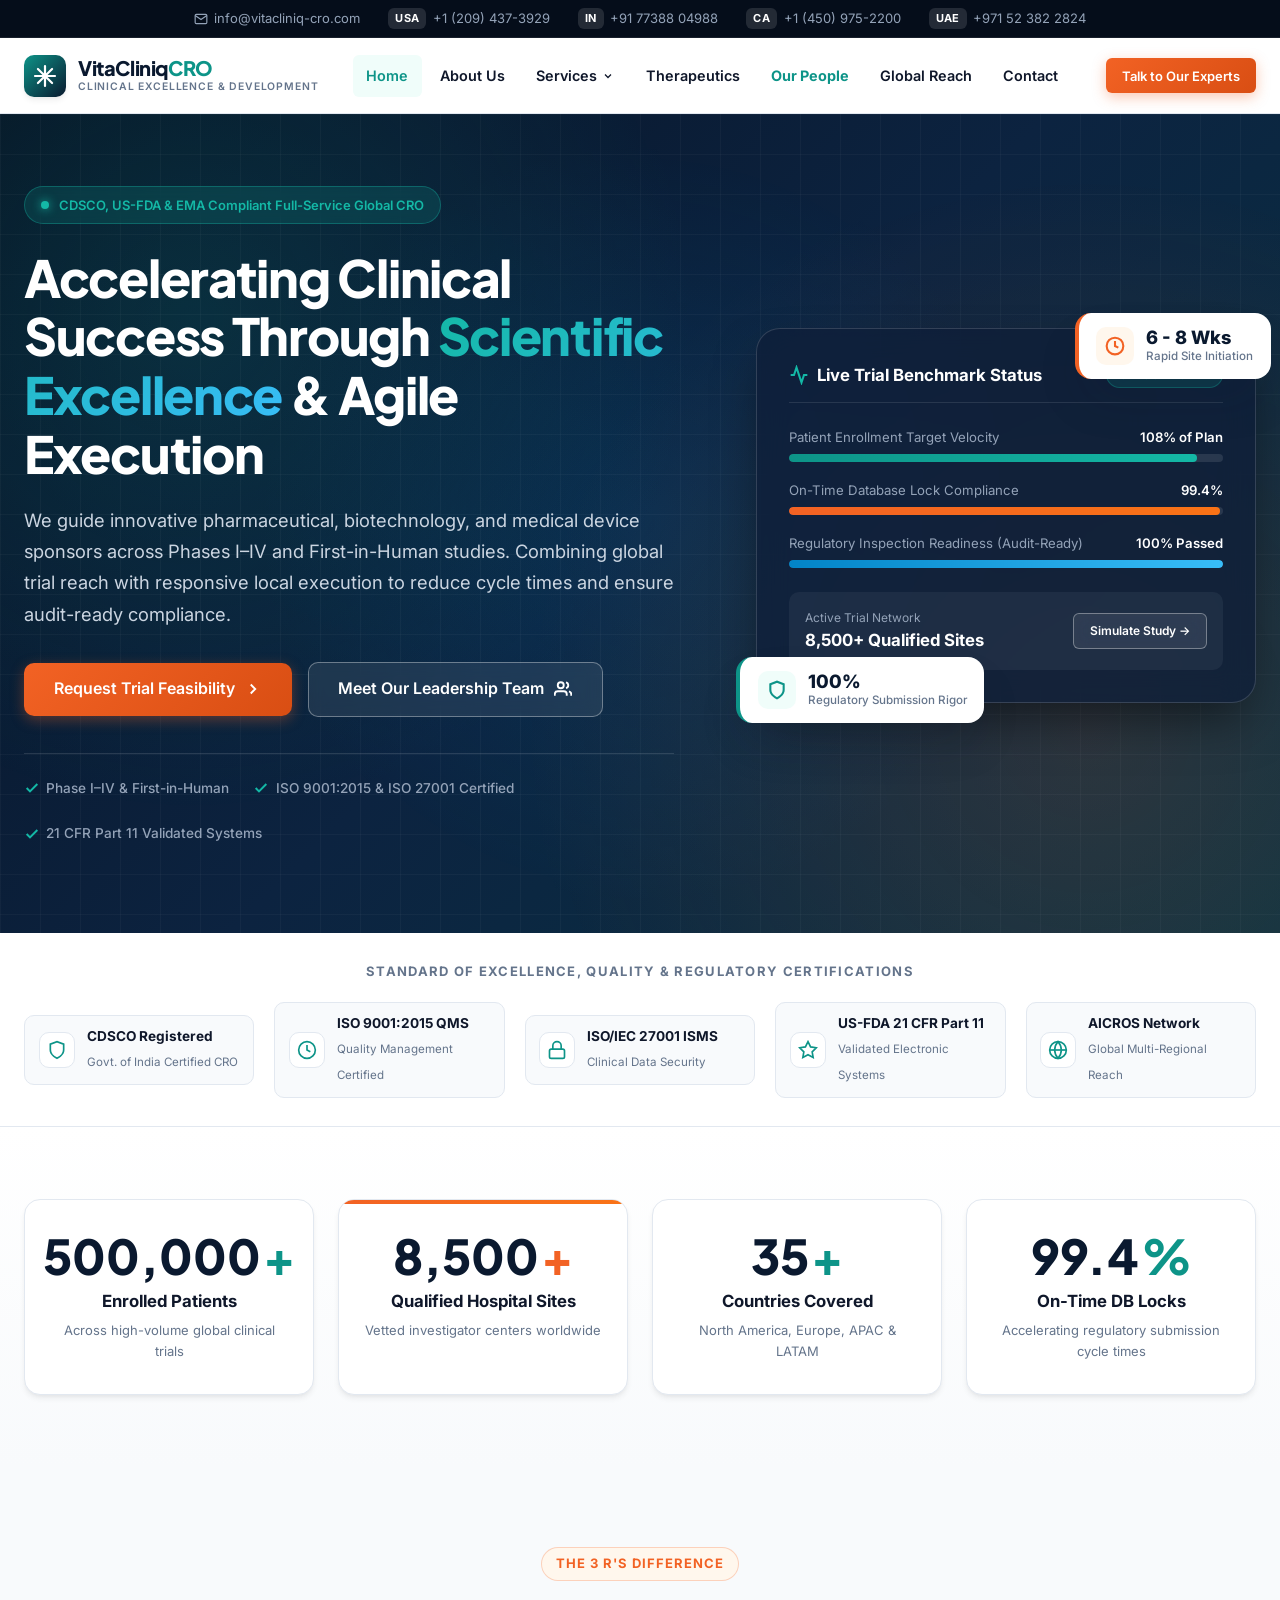
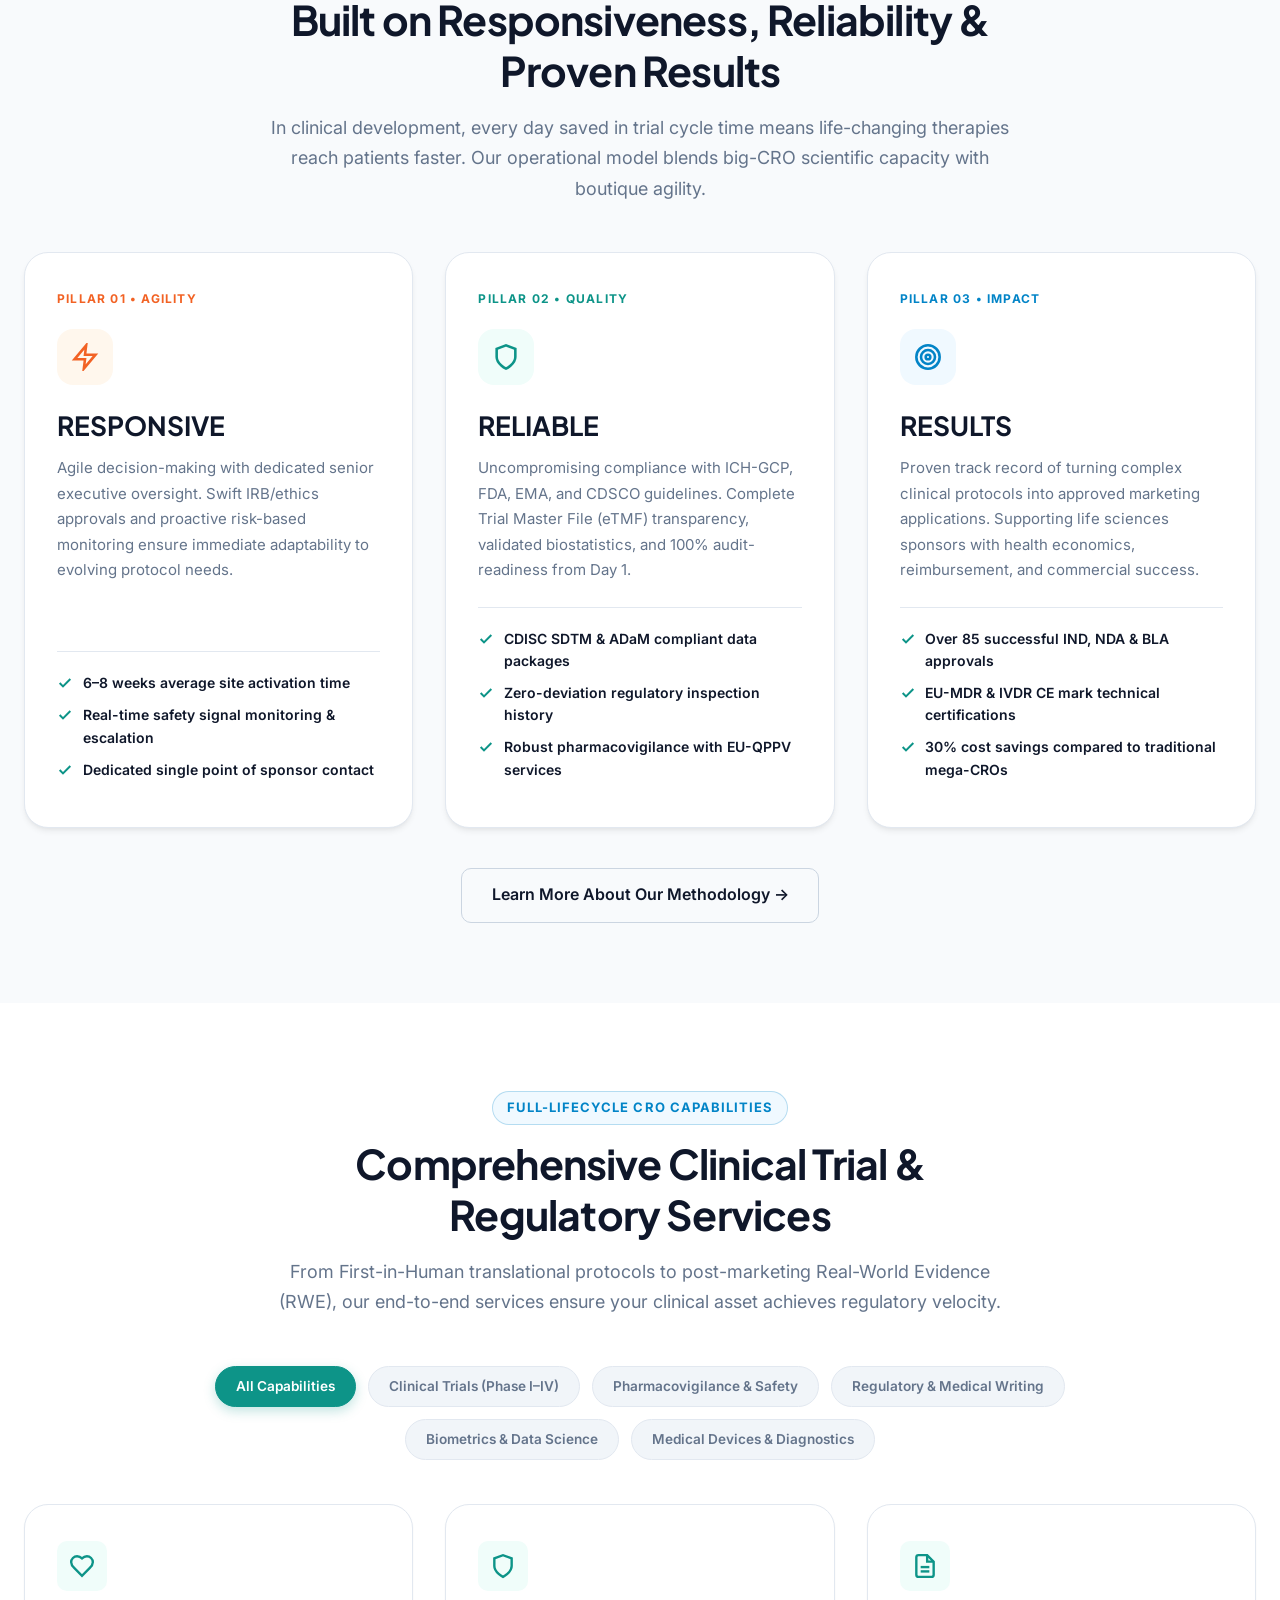
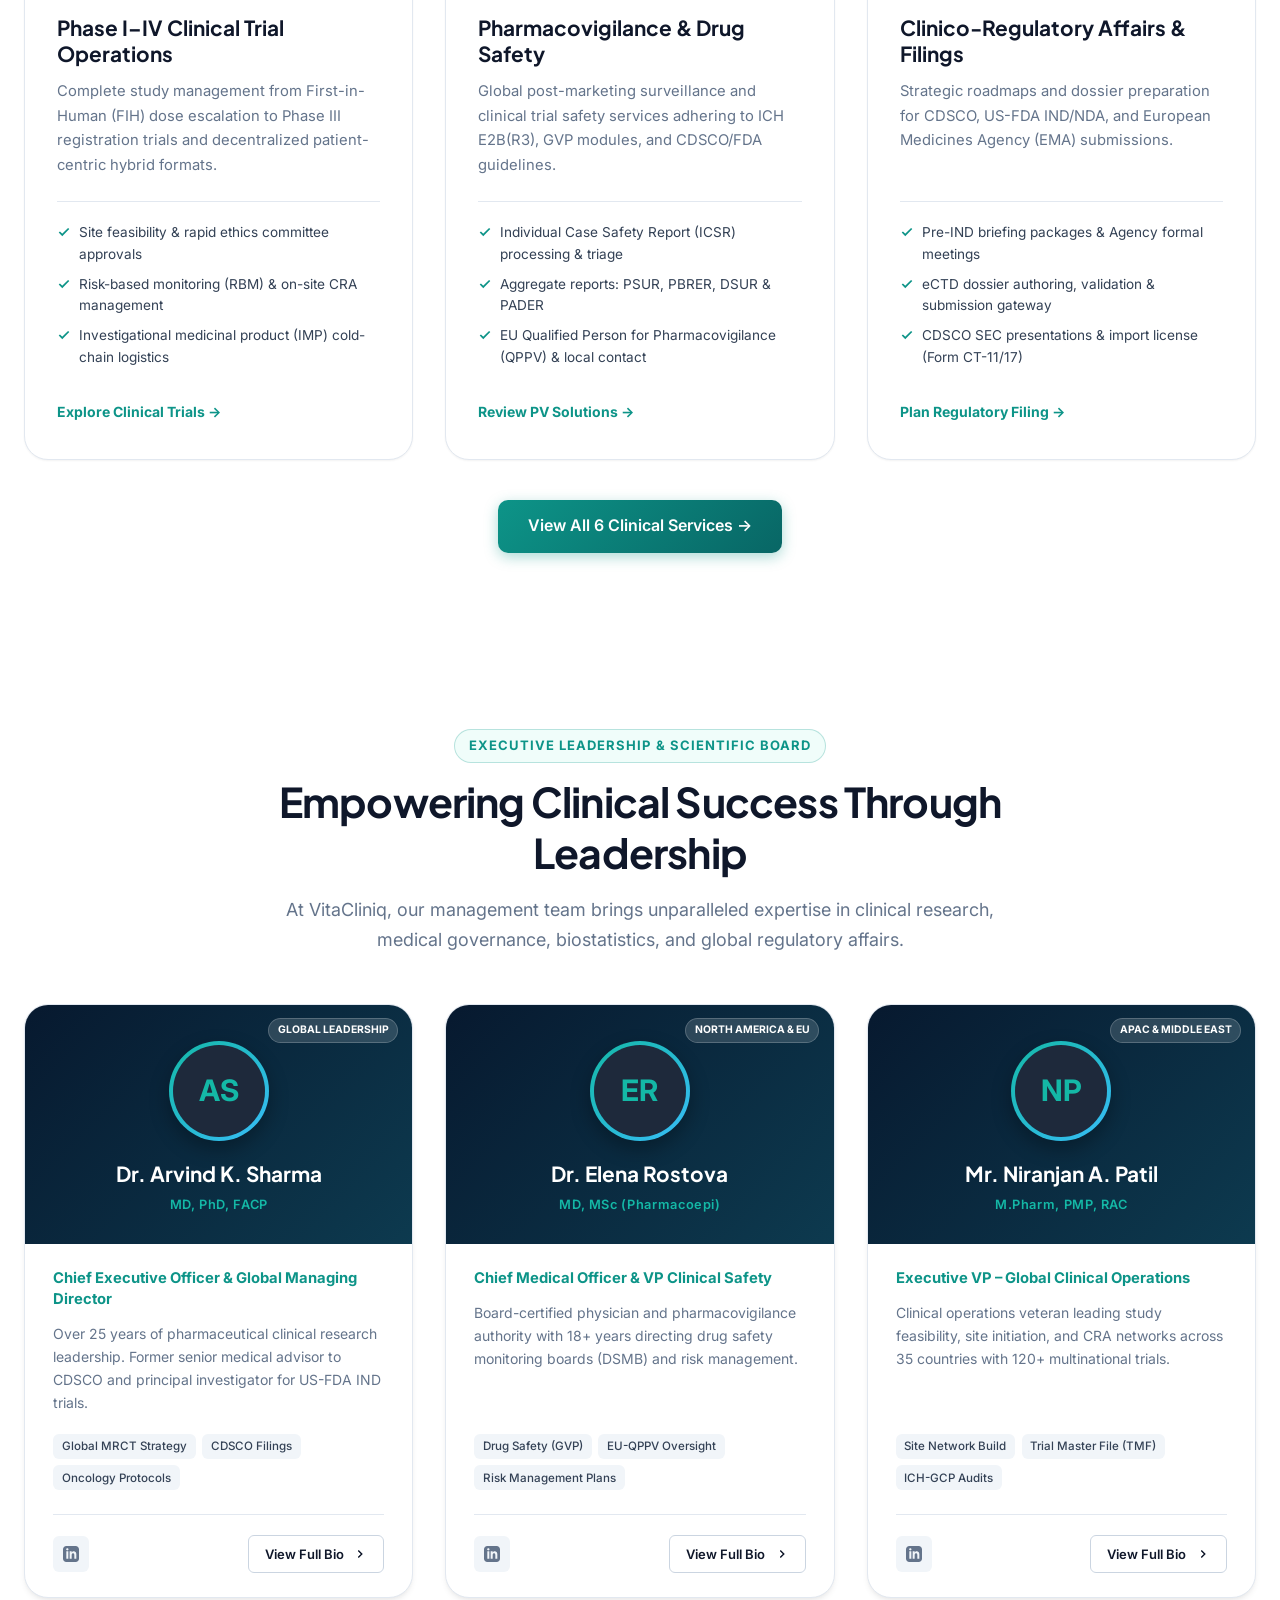
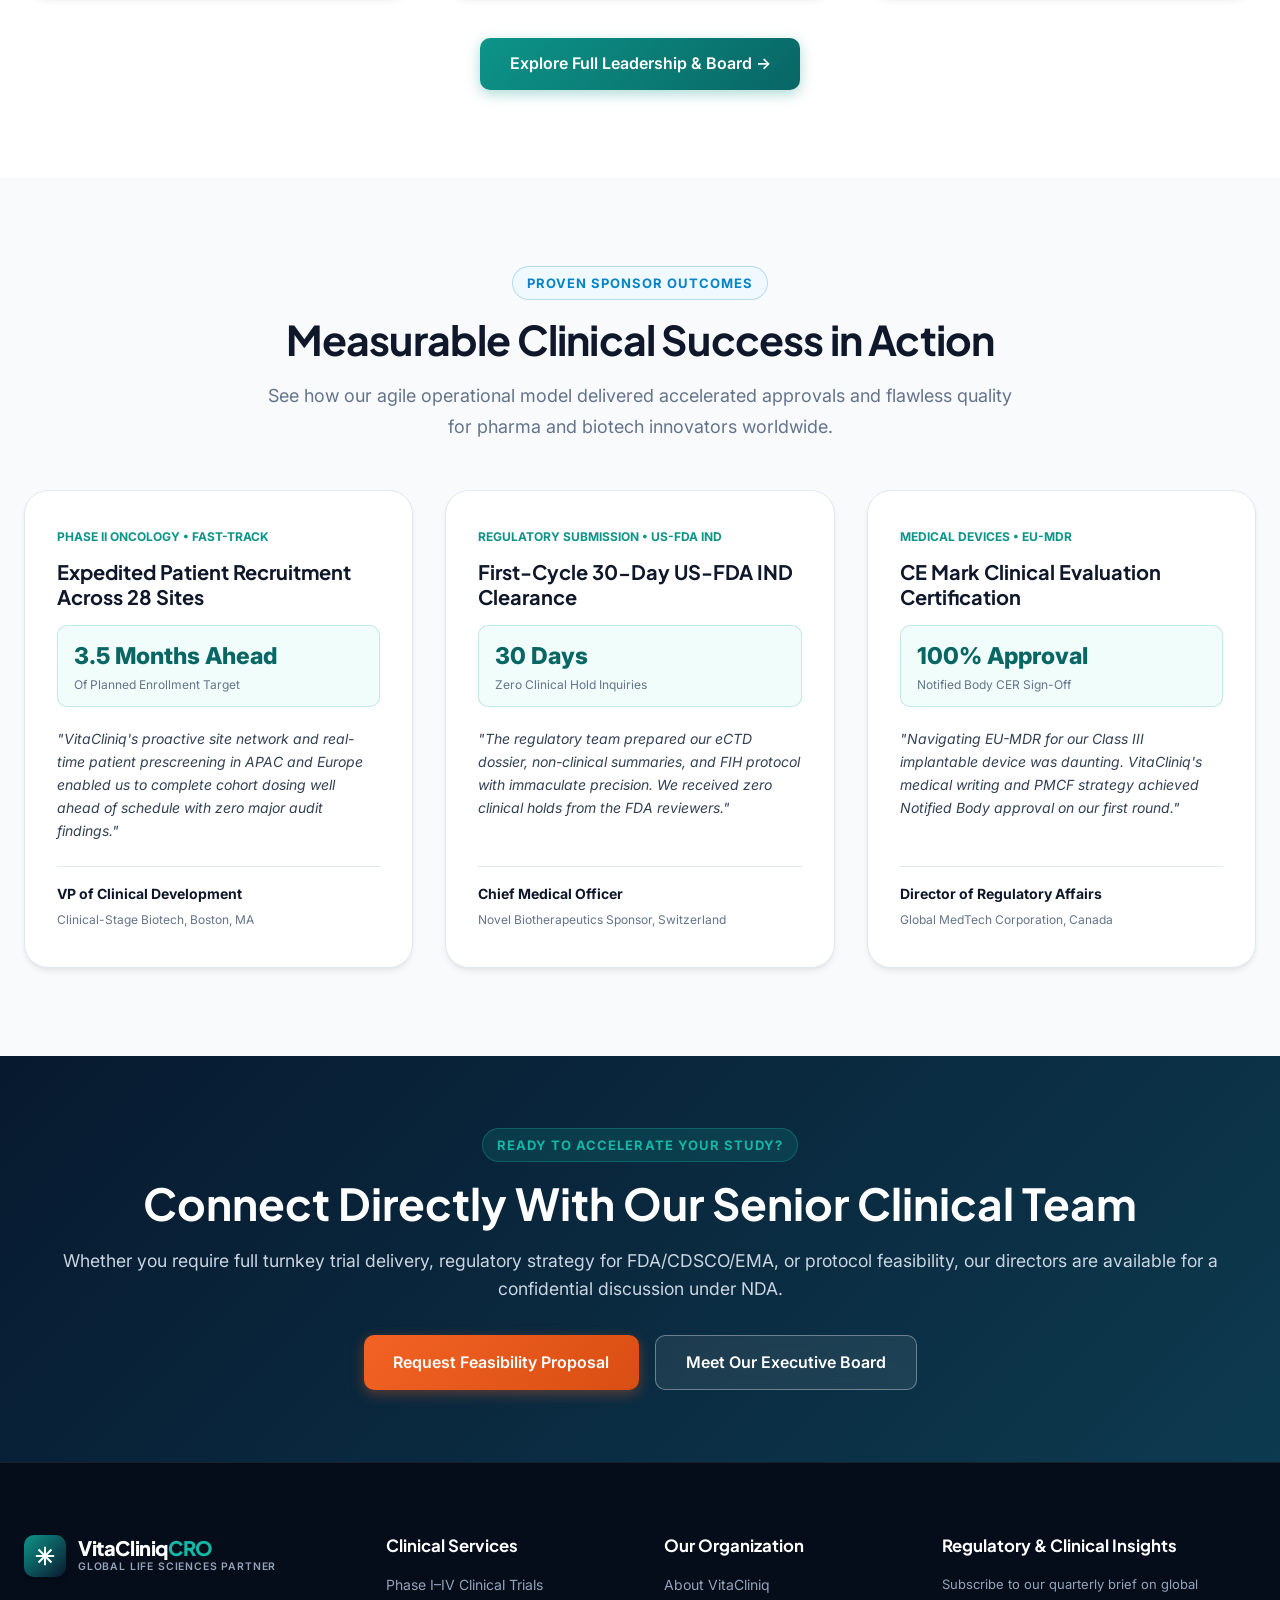
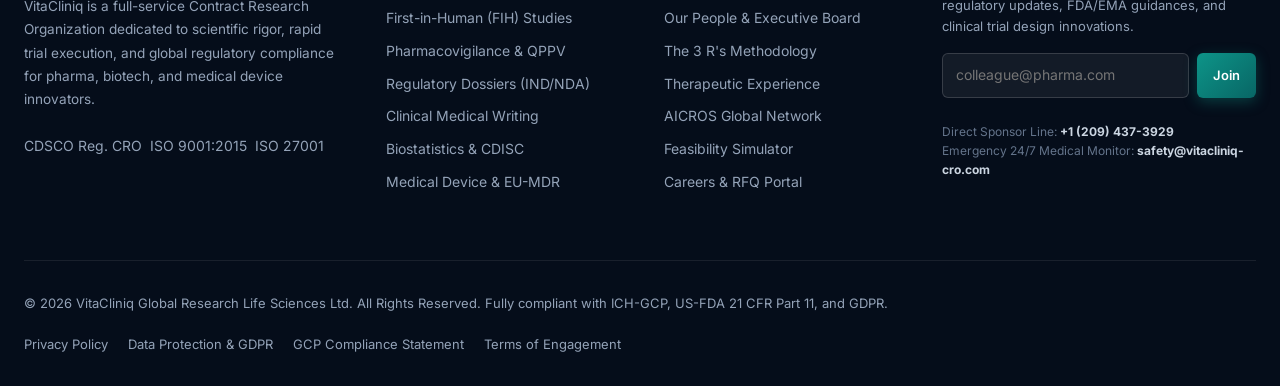
==== index.html @ 027fb586 "Initial commit: VitaCliniq Global Research suite" ====
<!DOCTYPE html>
<html lang="en">
<head>
  <meta charset="UTF-8">
  <meta name="viewport" content="width=device-width, initial-scale=1.0">
  <title>VitaCliniq Global Research | Full-Service Clinical Research Organization (CRO)</title>
  <meta name="description" content="VitaCliniq Global Research is an accredited, agile, full-service CRO providing Phase I–IV Clinical Trials, Pharmacovigilance, Regulatory Affairs, Medical Writing, and Biostatistics across North America, Europe, and Asia-Pacific.">
  <meta name="keywords" content="Clinical Research Organization, CRO, Clinical Trials, Phase I-IV, Pharmacovigilance, Regulatory Affairs, CDSCO, FDA, EMA, Medical Writing, Biostatistics, Our People">
  
  <link rel="icon" type="image/svg+xml" href="data:image/svg+xml,<svg xmlns='http://www.w3.org/2000/svg' viewBox='0 0 24 24' fill='%230d9488'><path d='M19 10.5V8.8C19 4.9 15.9 1.8 12 1.8S5 4.9 5 8.8v1.7C3.3 11.2 2 13 2 15c0 2.8 2.2 5 5 5h10c2.8 0 5-2.2 5-5 0-2-1.3-3.8-3-4.5z'/></svg>">
  
  <link rel="preconnect" href="https://fonts.googleapis.com">
  <link rel="preconnect" href="https://fonts.gstatic.com" crossorigin>
  <link href="https://fonts.googleapis.com/css2?family=Inter:wght@400;500;600;700&family=Plus+Jakarta+Sans:wght@600;700;800&display=swap" rel="stylesheet">
  
  <link rel="stylesheet" href="css/style.css">
</head>
<body>

  <!-- ==========================================================================
       1. TOP ANNOUNCEMENT & CONTACT BAR (Clinexel style - Fully Responsive)
       ========================================================================== -->
    <!-- Top Announcement Bar -->
  <aside class="top-bar" aria-label="International Contact Information">
    <div class="container top-bar-content">
      <div class="top-bar-contacts">
        <span class="contact-item">
          <svg width="14" height="14" viewBox="0 0 24 24" fill="none" stroke="currentColor" stroke-width="2"><path d="M4 4h16c1.1 0 2 .9 2 2v12c0 1.1-.9 2-2 2H4c-1.1 0-2-.9-2-2V6c0-1.1.9-2 2-2z"/><polyline points="22,6 12,13 2,6"/></svg>
          <a href="mailto:info@vitacliniq-cro.com">info@vitacliniq-cro.com</a>
        </span>
        <span class="contact-item"><span class="contact-badge">USA</span> <a href="tel:+12094373929">+1 (209) 437-3929</a></span>
        <span class="contact-item"><span class="contact-badge">IN</span> <a href="tel:+917738804988">+91 77388 04988</a></span>
        <span class="contact-item"><span class="contact-badge">CA</span> <a href="tel:+14509752200">+1 (450) 975-2200</a></span>
        <span class="contact-item"><span class="contact-badge">UAE</span> <a href="tel:+971523822824">+971 52 382 2824</a></span>
      </div>
    </div>
  </aside>

  <!-- ==========================================================================
       2. MAIN NAVIGATION HEADER (Multi-Page Navigation & Responsive Drawer)
       ========================================================================== -->
  <header class="site-header" role="banner">
    <div class="container navbar">
      <a href="index.html" class="brand-logo" aria-label="VitaCliniq Global Research Homepage">
        <div class="logo-icon" aria-hidden="true">
          <svg width="24" height="24" viewBox="0 0 24 24" fill="none" stroke="currentColor" stroke-width="2.2" stroke-linecap="round" stroke-linejoin="round">
            <path d="M12 2v20M2 12h20M4.93 4.93l14.14 14.14M19.07 4.93L4.93 19.07"/>
          </svg>
        </div>
        <div class="brand-text">
          <span class="brand-name">VitaCliniq<span>CRO</span></span>
          <span class="brand-tagline">Clinical Excellence &amp; Development</span>
        </div>
      </a>

      <!-- Desktop Nav & Mobile Drawer Menu -->
      <nav class="nav-menu" role="navigation" aria-label="Primary Navigation">
        <div class="nav-item">
          <a href="index.html" class="nav-link active">Home</a>
        </div>
        <div class="nav-item">
          <a href="about.html" class="nav-link">About Us</a>
        </div>
        <div class="nav-item has-dropdown">
          <a href="services.html" class="nav-link">
            Services
            <svg width="12" height="12" viewBox="0 0 24 24" fill="none" stroke="currentColor" stroke-width="2.5"><polyline points="6 9 12 15 18 9"/></svg>
          </a>
          <div class="dropdown-menu">
            <a href="services.html#clinical-trials" class="dropdown-item">
              Clinical Trials (Phase I–IV)
              <span class="item-desc">FIH, MRCTs, Monitoring &amp; Feasibility</span>
            </a>
            <a href="services.html#pharmacovigilance" class="dropdown-item">
              Pharmacovigilance &amp; Safety
              <span class="item-desc">ICSR, QPPV, RMP &amp; Signal Detection</span>
            </a>
            <a href="services.html#regulatory" class="dropdown-item">
              Regulatory Affairs
              <span class="item-desc">FDA IND/NDA, EMA, CDSCO &amp; CE Marking</span>
            </a>
            <a href="services.html#medical-writing" class="dropdown-item">
              Medical Writing
              <span class="item-desc">Protocols, CSR, IB &amp; CER Documentation</span>
            </a>
            <a href="services.html#biometrics" class="dropdown-item">
              Biometrics &amp; Data Science
              <span class="item-desc">EDC, CDISC SDTM/ADaM &amp; Biostatistics</span>
            </a>
            <a href="services.html#devices" class="dropdown-item">
              Medical Devices &amp; EU-MDR
              <span class="item-desc">ISO 14155, CEP/CER &amp; Notified Body Submissions</span>
            </a>
          </div>
        </div>
        <div class="nav-item">
          <a href="therapeutics.html" class="nav-link">Therapeutics</a>
        </div>
        <div class="nav-item">
          <a href="our-people.html" class="nav-link" style="color: var(--teal-primary); font-weight: 700;">Our People</a>
        </div>
        <div class="nav-item">
          <a href="global-reach.html" class="nav-link">Global Reach</a>
        </div>
        <div class="nav-item">
          <a href="contact.html" class="nav-link">Contact</a>
        </div>

        <div class="mobile-drawer-cta">
          <a href="contact.html" class="btn btn-accent btn-lg" style="width: 100%;">Talk to Our Experts</a>
        </div>
      </nav>

      <div class="header-actions">
        <a href="contact.html" class="btn btn-accent btn-sm">Talk to Our Experts</a>
      </div>

      <!-- Animated Hamburger Button -->
      <button class="hamburger-btn" aria-label="Toggle navigation menu" aria-expanded="false">
        <span></span>
        <span></span>
        <span></span>
      </button>
    </div>
  </header>

  <!-- Mobile Backdrop Overlay -->
  <div class="nav-backdrop"></div>

  <!-- ==========================================================================
       3. HERO SECTION (Home Page Synthesis)
       ========================================================================== -->
  <section class="hero-section">
    <div class="hero-bg-shapes"></div>
    <div class="hero-grid-pattern"></div>

    <div class="container hero-layout">
      <div class="hero-content">
        <div class="hero-badge">
          <span class="pulse-dot"></span>
          <span>CDSCO, US-FDA &amp; EMA Compliant Full-Service Global CRO</span>
        </div>

        <h1 class="hero-title">
          Accelerating Clinical Success Through <span class="text-gradient">Scientific Excellence</span> &amp; Agile Execution
        </h1>

        <p class="hero-lead">
          We guide innovative pharmaceutical, biotechnology, and medical device sponsors across Phases I–IV and First-in-Human studies. Combining global trial reach with responsive local execution to reduce cycle times and ensure audit-ready compliance.
        </p>

        <div class="hero-actions">
          <a href="contact.html" class="btn btn-accent btn-lg">
            <span>Request Trial Feasibility</span>
            <svg width="18" height="18" viewBox="0 0 24 24" fill="none" stroke="currentColor" stroke-width="2.5"><polyline points="9 18 15 12 9 6"/></svg>
          </a>
          <a href="our-people.html" class="btn btn-outline-white btn-lg">
            <span>Meet Our Leadership Team</span>
            <svg width="18" height="18" viewBox="0 0 24 24" fill="none" stroke="currentColor" stroke-width="2.5"><path d="M17 21v-2a4 4 0 0 0-4-4H5a4 4 0 0 0-4 4v2"/><circle cx="9" cy="7" r="4"/><path d="M23 21v-2a4 4 0 0 0-3-3.87"/><path d="M16 3.13a4 4 0 0 1 0 7.75"/></svg>
          </a>
        </div>

        <div class="hero-compliance-list">
          <div class="compliance-check">
            <svg width="16" height="16" viewBox="0 0 24 24" fill="none" stroke="currentColor" stroke-width="3"><polyline points="20 6 9 17 4 12"/></svg>
            <span>Phase I–IV &amp; First-in-Human</span>
          </div>
          <div class="compliance-check">
            <svg width="16" height="16" viewBox="0 0 24 24" fill="none" stroke="currentColor" stroke-width="3"><polyline points="20 6 9 17 4 12"/></svg>
            <span>ISO 9001:2015 &amp; ISO 27001 Certified</span>
          </div>
          <div class="compliance-check">
            <svg width="16" height="16" viewBox="0 0 24 24" fill="none" stroke="currentColor" stroke-width="3"><polyline points="20 6 9 17 4 12"/></svg>
            <span>21 CFR Part 11 Validated Systems</span>
          </div>
        </div>
      </div>

      <!-- Hero Visual Interactive Card -->
      <div class="hero-visual">
        <div class="hero-card-stack">
          <div class="floating-stat-badge badge-top-right">
            <div class="badge-icon bg-orange-soft">
              <svg width="20" height="20" viewBox="0 0 24 24" fill="none" stroke="currentColor" stroke-width="2.5"><circle cx="12" cy="12" r="10"/><polyline points="12 6 12 12 16 14"/></svg>
            </div>
            <div>
              <div class="badge-number">6 - 8 Wks</div>
              <div class="badge-desc">Rapid Site Initiation</div>
            </div>
          </div>

          <div class="hero-main-card">
            <div class="hero-card-header">
              <div class="hero-card-title">
                <svg width="20" height="20" viewBox="0 0 24 24" fill="none" stroke="var(--teal-accent)" stroke-width="2.5"><polyline points="22 12 18 12 15 21 9 3 6 12 2 12"/></svg>
                <span>Live Trial Benchmark Status</span>
              </div>
              <span class="status-live">ICH-GCP ACTIVE</span>
            </div>

            <div class="metric-row">
              <div class="metric-labels">
                <span class="label">Patient Enrollment Target Velocity</span>
                <span class="val">108% of Plan</span>
              </div>
              <div class="metric-bar-bg">
                <div class="metric-bar-fill fill-teal" style="width: 94%;"></div>
              </div>
            </div>

            <div class="metric-row">
              <div class="metric-labels">
                <span class="label">On-Time Database Lock Compliance</span>
                <span class="val">99.4%</span>
              </div>
              <div class="metric-bar-bg">
                <div class="metric-bar-fill fill-orange" style="width: 99.4%;"></div>
              </div>
            </div>

            <div class="metric-row">
              <div class="metric-labels">
                <span class="label">Regulatory Inspection Readiness (Audit-Ready)</span>
                <span class="val">100% Passed</span>
              </div>
              <div class="metric-bar-bg">
                <div class="metric-bar-fill fill-blue" style="width: 100%;"></div>
              </div>
            </div>

            <div style="background: rgba(255,255,255,0.05); padding: 1rem; border-radius: var(--radius-md); margin-top: 1.5rem; display: flex; justify-content: space-between; align-items: center;">
              <div>
                <span style="font-size: 0.75rem; color: #94a3b8; display: block;">Active Trial Network</span>
                <strong style="color: #fff; font-size: 1.05rem;">8,500+ Qualified Sites</strong>
              </div>
              <a href="contact.html#calculator" class="btn btn-outline-white btn-sm" style="font-size: 0.75rem;">Simulate Study &rarr;</a>
            </div>
          </div>

          <div class="floating-stat-badge badge-bottom-left">
            <div class="badge-icon bg-teal-soft">
              <svg width="20" height="20" viewBox="0 0 24 24" fill="none" stroke="currentColor" stroke-width="2.5"><path d="M12 22s8-4 8-10V5l-8-3-8 3v7c0 6 8 10 8 10z"/></svg>
            </div>
            <div>
              <div class="badge-number">100%</div>
              <div class="badge-desc">Regulatory Submission Rigor</div>
            </div>
          </div>
        </div>
      </div>
    </div>
  </section>

  <!-- ==========================================================================
       4. ACCREDITATIONS & REGULATORY TRUST RIBBON (Clinexel style)
       ========================================================================== -->
  <section class="trust-ribbon" aria-label="Trust and Accreditations">
    <div class="container">
      <div class="trust-ribbon-title">Standard of Excellence, Quality &amp; Regulatory Certifications</div>
      <div class="trust-badges-grid">
        <div class="trust-badge-item">
          <div class="trust-badge-icon">
            <svg width="20" height="20" viewBox="0 0 24 24" fill="none" stroke="currentColor" stroke-width="2"><path d="M12 22s8-4 8-10V5l-8-3-8 3v7c0 6 8 10 8 10z"/></svg>
          </div>
          <div class="trust-badge-text">
            <strong>CDSCO Registered</strong>
            <span>Govt. of India Certified CRO</span>
          </div>
        </div>

        <div class="trust-badge-item">
          <div class="trust-badge-icon">
            <svg width="20" height="20" viewBox="0 0 24 24" fill="none" stroke="currentColor" stroke-width="2"><circle cx="12" cy="12" r="10"/><path d="M12 6v6l4 2"/></svg>
          </div>
          <div class="trust-badge-text">
            <strong>ISO 9001:2015 QMS</strong>
            <span>Quality Management Certified</span>
          </div>
        </div>

        <div class="trust-badge-item">
          <div class="trust-badge-icon">
            <svg width="20" height="20" viewBox="0 0 24 24" fill="none" stroke="currentColor" stroke-width="2"><rect x="3" y="11" width="18" height="11" rx="2" ry="2"/><path d="M7 11V7a5 5 0 0 1 10 0v4"/></svg>
          </div>
          <div class="trust-badge-text">
            <strong>ISO/IEC 27001 ISMS</strong>
            <span>Clinical Data Security</span>
          </div>
        </div>

        <div class="trust-badge-item">
          <div class="trust-badge-icon">
            <svg width="20" height="20" viewBox="0 0 24 24" fill="none" stroke="currentColor" stroke-width="2"><polygon points="12 2 15.09 8.26 22 9.27 17 14.14 18.18 21.02 12 17.77 5.82 21.02 7 14.14 2 9.27 8.91 8.26 12 2"/></svg>
          </div>
          <div class="trust-badge-text">
            <strong>US-FDA 21 CFR Part 11</strong>
            <span>Validated Electronic Systems</span>
          </div>
        </div>

        <div class="trust-badge-item">
          <div class="trust-badge-icon">
            <svg width="20" height="20" viewBox="0 0 24 24" fill="none" stroke="currentColor" stroke-width="2"><circle cx="12" cy="12" r="10"/><line x1="2" y1="12" x2="22" y2="12"/><path d="M12 2a15.3 15.3 0 0 1 4 10 15.3 15.3 0 0 1-4 10 15.3 15.3 0 0 1-4-10 15.3 15.3 0 0 1 4-10z"/></svg>
          </div>
          <div class="trust-badge-text">
            <strong>AICROS Network</strong>
            <span>Global Multi-Regional Reach</span>
          </div>
        </div>
      </div>
    </div>
  </section>

  <!-- ==========================================================================
       5. LIVE METRICS & IMPACT COUNTERS (JSS Research Inspiration)
       ========================================================================== -->
  <section class="metrics-section" aria-label="Key Clinical Performance Indicators">
    <div class="container">
      <div class="metrics-grid">
        <div class="metric-stat-card">
          <div class="counter-number">
            <span class="counter-val" data-target="500000" data-decimal="false">0</span>
            <span class="counter-suffix">+</span>
          </div>
          <div class="counter-label">Enrolled Patients</div>
          <div class="counter-desc">Across high-volume global clinical trials</div>
        </div>

        <div class="metric-stat-card featured-card">
          <div class="counter-number">
            <span class="counter-val" data-target="8500" data-decimal="false">0</span>
            <span class="counter-suffix">+</span>
          </div>
          <div class="counter-label">Qualified Hospital Sites</div>
          <div class="counter-desc">Vetted investigator centers worldwide</div>
        </div>

        <div class="metric-stat-card">
          <div class="counter-number">
            <span class="counter-val" data-target="35" data-decimal="false">0</span>
            <span class="counter-suffix">+</span>
          </div>
          <div class="counter-label">Countries Covered</div>
          <div class="counter-desc">North America, Europe, APAC &amp; LATAM</div>
        </div>

        <div class="metric-stat-card">
          <div class="counter-number">
            <span class="counter-val" data-target="99.4" data-decimal="true">0</span>
            <span class="counter-suffix">%</span>
          </div>
          <div class="counter-label">On-Time DB Locks</div>
          <div class="counter-desc">Accelerating regulatory submission cycle times</div>
        </div>
      </div>
    </div>
  </section>

  <!-- ==========================================================================
       6. THE 3 R's & STRATEGIC PILLARS (JSS Medical Inspiration)
       ========================================================================== -->
  <section class="pillars-section">
    <div class="container">
      <div class="section-header">
        <span class="section-tag tag-orange">The 3 R's Difference</span>
        <h2 class="section-title">Built on Responsiveness, Reliability &amp; Proven Results</h2>
        <p class="section-subtitle">
          In clinical development, every day saved in trial cycle time means life-changing therapies reach patients faster. Our operational model blends big-CRO scientific capacity with boutique agility.
        </p>
      </div>

      <div class="pillars-grid">
        <article class="pillar-card pillar-responsive">
          <span class="pillar-tag">Pillar 01 &bull; Agility</span>
          <div class="pillar-icon-box">
            <svg width="28" height="28" viewBox="0 0 24 24" fill="none" stroke="currentColor" stroke-width="2.2"><polygon points="13 2 3 14 12 14 11 22 21 10 12 10 13 2"/></svg>
          </div>
          <h3 class="pillar-title">RESPONSIVE</h3>
          <p class="pillar-desc">
            Agile decision-making with dedicated senior executive oversight. Swift IRB/ethics approvals and proactive risk-based monitoring ensure immediate adaptability to evolving protocol needs.
          </p>
          <div class="pillar-points">
            <div class="pillar-point-item">
              <svg width="16" height="16" viewBox="0 0 24 24" fill="none" stroke="currentColor" stroke-width="3"><polyline points="20 6 9 17 4 12"/></svg>
              <span>6–8 weeks average site activation time</span>
            </div>
            <div class="pillar-point-item">
              <svg width="16" height="16" viewBox="0 0 24 24" fill="none" stroke="currentColor" stroke-width="3"><polyline points="20 6 9 17 4 12"/></svg>
              <span>Real-time safety signal monitoring &amp; escalation</span>
            </div>
            <div class="pillar-point-item">
              <svg width="16" height="16" viewBox="0 0 24 24" fill="none" stroke="currentColor" stroke-width="3"><polyline points="20 6 9 17 4 12"/></svg>
              <span>Dedicated single point of sponsor contact</span>
            </div>
          </div>
        </article>

        <article class="pillar-card pillar-reliable">
          <span class="pillar-tag">Pillar 02 &bull; Quality</span>
          <div class="pillar-icon-box">
            <svg width="28" height="28" viewBox="0 0 24 24" fill="none" stroke="currentColor" stroke-width="2.2"><path d="M12 22s8-4 8-10V5l-8-3-8 3v7c0 6 8 10 8 10z"/></svg>
          </div>
          <h3 class="pillar-title">RELIABLE</h3>
          <p class="pillar-desc">
            Uncompromising compliance with ICH-GCP, FDA, EMA, and CDSCO guidelines. Complete Trial Master File (eTMF) transparency, validated biostatistics, and 100% audit-readiness from Day 1.
          </p>
          <div class="pillar-points">
            <div class="pillar-point-item">
              <svg width="16" height="16" viewBox="0 0 24 24" fill="none" stroke="currentColor" stroke-width="3"><polyline points="20 6 9 17 4 12"/></svg>
              <span>CDISC SDTM &amp; ADaM compliant data packages</span>
            </div>
            <div class="pillar-point-item">
              <svg width="16" height="16" viewBox="0 0 24 24" fill="none" stroke="currentColor" stroke-width="3"><polyline points="20 6 9 17 4 12"/></svg>
              <span>Zero-deviation regulatory inspection history</span>
            </div>
            <div class="pillar-point-item">
              <svg width="16" height="16" viewBox="0 0 24 24" fill="none" stroke="currentColor" stroke-width="3"><polyline points="20 6 9 17 4 12"/></svg>
              <span>Robust pharmacovigilance with EU-QPPV services</span>
            </div>
          </div>
        </article>

        <article class="pillar-card pillar-results">
          <span class="pillar-tag">Pillar 03 &bull; Impact</span>
          <div class="pillar-icon-box">
            <svg width="28" height="28" viewBox="0 0 24 24" fill="none" stroke="currentColor" stroke-width="2.2"><circle cx="12" cy="12" r="10"/><circle cx="12" cy="12" r="6"/><circle cx="12" cy="12" r="2"/></svg>
          </div>
          <h3 class="pillar-title">RESULTS</h3>
          <p class="pillar-desc">
            Proven track record of turning complex clinical protocols into approved marketing applications. Supporting life sciences sponsors with health economics, reimbursement, and commercial success.
          </p>
          <div class="pillar-points">
            <div class="pillar-point-item">
              <svg width="16" height="16" viewBox="0 0 24 24" fill="none" stroke="currentColor" stroke-width="3"><polyline points="20 6 9 17 4 12"/></svg>
              <span>Over 85 successful IND, NDA &amp; BLA approvals</span>
            </div>
            <div class="pillar-point-item">
              <svg width="16" height="16" viewBox="0 0 24 24" fill="none" stroke="currentColor" stroke-width="3"><polyline points="20 6 9 17 4 12"/></svg>
              <span>EU-MDR &amp; IVDR CE mark technical certifications</span>
            </div>
            <div class="pillar-point-item">
              <svg width="16" height="16" viewBox="0 0 24 24" fill="none" stroke="currentColor" stroke-width="3"><polyline points="20 6 9 17 4 12"/></svg>
              <span>30% cost savings compared to traditional mega-CROs</span>
            </div>
          </div>
        </article>
      </div>

      <div style="text-align: center; margin-top: 2.5rem;">
        <a href="about.html" class="btn btn-outline btn-lg">Learn More About Our Methodology &rarr;</a>
      </div>
    </div>
  </section>

  <!-- ==========================================================================
       7. COMPREHENSIVE CLINICAL SERVICES PREVIEW (Clinexel + JSS Fusion)
       ========================================================================== -->
  <section class="services-section">
    <div class="container">
      <div class="section-header">
        <span class="section-tag tag-blue">Full-Lifecycle CRO Capabilities</span>
        <h2 class="section-title">Comprehensive Clinical Trial &amp; Regulatory Services</h2>
        <p class="section-subtitle">
          From First-in-Human translational protocols to post-marketing Real-World Evidence (RWE), our end-to-end services ensure your clinical asset achieves regulatory velocity.
        </p>
      </div>

      <div class="filter-bar-wrap">
        <div class="services-filter-nav">
          <button class="service-filter-btn active" data-filter="all">All Capabilities</button>
          <button class="service-filter-btn" data-filter="clinical-ops">Clinical Trials (Phase I–IV)</button>
          <button class="service-filter-btn" data-filter="safety">Pharmacovigilance &amp; Safety</button>
          <button class="service-filter-btn" data-filter="regulatory">Regulatory &amp; Medical Writing</button>
          <button class="service-filter-btn" data-filter="biometrics">Biometrics &amp; Data Science</button>
          <button class="service-filter-btn" data-filter="devices">Medical Devices &amp; Diagnostics</button>
        </div>
      </div>

      <div class="services-grid">
        <article class="service-card" data-category="clinical-ops">
          <div class="service-icon">
            <svg width="26" height="26" viewBox="0 0 24 24" fill="none" stroke="currentColor" stroke-width="2.2"><path d="M19 14c1.49-1.46 3-3.21 3-5.5A5.5 5.5 0 0 0 16.5 3c-1.76 0-3 .5-4.5 2-1.5-1.5-2.74-2-4.5-2A5.5 5.5 0 0 0 2 8.5c0 2.3 1.5 4.05 3 5.5l7 7Z"/></svg>
          </div>
          <h3 class="service-title">Phase I–IV Clinical Trial Operations</h3>
          <p class="service-desc">
            Complete study management from First-in-Human (FIH) dose escalation to Phase III registration trials and decentralized patient-centric hybrid formats.
          </p>
          <ul class="service-features-list">
            <li>
              <svg width="14" height="14" viewBox="0 0 24 24" fill="none" stroke="currentColor" stroke-width="3"><polyline points="20 6 9 17 4 12"/></svg>
              <span>Site feasibility &amp; rapid ethics committee approvals</span>
            </li>
            <li>
              <svg width="14" height="14" viewBox="0 0 24 24" fill="none" stroke="currentColor" stroke-width="3"><polyline points="20 6 9 17 4 12"/></svg>
              <span>Risk-based monitoring (RBM) &amp; on-site CRA management</span>
            </li>
            <li>
              <svg width="14" height="14" viewBox="0 0 24 24" fill="none" stroke="currentColor" stroke-width="3"><polyline points="20 6 9 17 4 12"/></svg>
              <span>Investigational medicinal product (IMP) cold-chain logistics</span>
            </li>
          </ul>
          <a href="services.html#clinical-trials" class="service-card-link">Explore Clinical Trials &rarr;</a>
        </article>

        <article class="service-card" data-category="safety">
          <div class="service-icon">
            <svg width="26" height="26" viewBox="0 0 24 24" fill="none" stroke="currentColor" stroke-width="2.2"><path d="M12 22s8-4 8-10V5l-8-3-8 3v7c0 6 8 10 8 10z"/></svg>
          </div>
          <h3 class="service-title">Pharmacovigilance &amp; Drug Safety</h3>
          <p class="service-desc">
            Global post-marketing surveillance and clinical trial safety services adhering to ICH E2B(R3), GVP modules, and CDSCO/FDA guidelines.
          </p>
          <ul class="service-features-list">
            <li>
              <svg width="14" height="14" viewBox="0 0 24 24" fill="none" stroke="currentColor" stroke-width="3"><polyline points="20 6 9 17 4 12"/></svg>
              <span>Individual Case Safety Report (ICSR) processing &amp; triage</span>
            </li>
            <li>
              <svg width="14" height="14" viewBox="0 0 24 24" fill="none" stroke="currentColor" stroke-width="3"><polyline points="20 6 9 17 4 12"/></svg>
              <span>Aggregate reports: PSUR, PBRER, DSUR &amp; PADER</span>
            </li>
            <li>
              <svg width="14" height="14" viewBox="0 0 24 24" fill="none" stroke="currentColor" stroke-width="3"><polyline points="20 6 9 17 4 12"/></svg>
              <span>EU Qualified Person for Pharmacovigilance (QPPV) &amp; local contact</span>
            </li>
          </ul>
          <a href="services.html#pharmacovigilance" class="service-card-link">Review PV Solutions &rarr;</a>
        </article>

        <article class="service-card" data-category="regulatory">
          <div class="service-icon">
            <svg width="26" height="26" viewBox="0 0 24 24" fill="none" stroke="currentColor" stroke-width="2.2"><path d="M14 2H6a2 2 0 0 0-2 2v16a2 2 0 0 0 2 2h12a2 2 0 0 0 2-2V8z"/><polyline points="14 2 14 8 20 8"/><line x1="16" y1="13" x2="8" y2="13"/><line x1="16" y1="17" x2="8" y2="17"/></svg>
          </div>
          <h3 class="service-title">Clinico-Regulatory Affairs &amp; Filings</h3>
          <p class="service-desc">
            Strategic roadmaps and dossier preparation for CDSCO, US-FDA IND/NDA, and European Medicines Agency (EMA) submissions.
          </p>
          <ul class="service-features-list">
            <li>
              <svg width="14" height="14" viewBox="0 0 24 24" fill="none" stroke="currentColor" stroke-width="3"><polyline points="20 6 9 17 4 12"/></svg>
              <span>Pre-IND briefing packages &amp; Agency formal meetings</span>
            </li>
            <li>
              <svg width="14" height="14" viewBox="0 0 24 24" fill="none" stroke="currentColor" stroke-width="3"><polyline points="20 6 9 17 4 12"/></svg>
              <span>eCTD dossier authoring, validation &amp; submission gateway</span>
            </li>
            <li>
              <svg width="14" height="14" viewBox="0 0 24 24" fill="none" stroke="currentColor" stroke-width="3"><polyline points="20 6 9 17 4 12"/></svg>
              <span>CDSCO SEC presentations &amp; import license (Form CT-11/17)</span>
            </li>
          </ul>
          <a href="services.html#regulatory" class="service-card-link">Plan Regulatory Filing &rarr;</a>
        </article>
      </div>

      <div style="text-align: center; margin-top: 2.5rem;">
        <a href="services.html" class="btn btn-primary btn-lg">View All 6 Clinical Services &rarr;</a>
      </div>
    </div>
  </section>

  <!-- ==========================================================================
       8. "OUR PEOPLE" LEADERSHIP SPOTLIGHT (ProRelix Highlight)
       ========================================================================== -->
  <section class="people-section">
    <div class="container">
      <div class="section-header">
        <span class="section-tag">Executive Leadership &amp; Scientific Board</span>
        <h2 class="section-title">Empowering Clinical Success Through Leadership</h2>
        <p class="section-subtitle">
          At VitaCliniq, our management team brings unparalleled expertise in clinical research, medical governance, biostatistics, and global regulatory affairs.
        </p>
      </div>

      <div class="people-grid">
        <!-- Person 1: Arvind Sharma -->
        <article class="person-card" data-group="exec medical">
          <div class="person-header">
            <span class="person-region-badge">Global Leadership</span>
            <div class="person-avatar-wrap">
              <div class="person-avatar">AS</div>
            </div>
            <h3 class="person-name">Dr. Arvind K. Sharma</h3>
            <span class="person-degrees">MD, PhD, FACP</span>
          </div>
          <div class="person-body">
            <div class="person-role">Chief Executive Officer &amp; Global Managing Director</div>
            <p class="person-summary">
              Over 25 years of pharmaceutical clinical research leadership. Former senior medical advisor to CDSCO and principal investigator for US-FDA IND trials.
            </p>
            <div class="person-skills">
              <span class="skill-pill">Global MRCT Strategy</span>
              <span class="skill-pill">CDSCO Filings</span>
              <span class="skill-pill">Oncology Protocols</span>
            </div>
            <div class="person-footer">
              <a href="https://linkedin.com" target="_blank" rel="noopener" class="person-social-btn" aria-label="LinkedIn profile">
                <svg width="16" height="16" viewBox="0 0 24 24" fill="currentColor"><path d="M19 0h-14c-2.761 0-5 2.239-5 5v14c0 2.761 2.239 5 5 5h14c2.762 0 5-2.239 5-5v-14c0-2.761-2.238-5-5-5zm-11 19h-3v-11h3v11zm-1.5-12.268c-.966 0-1.75-.79-1.75-1.764s.784-1.764 1.75-1.764 1.75.79 1.75 1.764-.783 1.764-1.75 1.764zm13.5 12.268h-3v-5.604c0-3.368-4-3.113-4 0v5.604h-3v-11h3v1.765c1.396-2.586 7-2.777 7 2.476v6.759z"/></svg>
              </a>
              <button class="btn btn-outline btn-sm open-bio-btn" data-person="arvind">
                <span>View Full Bio</span>
                <svg width="14" height="14" viewBox="0 0 24 24" fill="none" stroke="currentColor" stroke-width="2.5"><polyline points="9 18 15 12 9 6"/></svg>
              </button>
            </div>
          </div>
        </article>

        <!-- Person 2: Elena Rostova -->
        <article class="person-card" data-group="exec medical">
          <div class="person-header">
            <span class="person-region-badge">North America &amp; EU</span>
            <div class="person-avatar-wrap">
              <div class="person-avatar">ER</div>
            </div>
            <h3 class="person-name">Dr. Elena Rostova</h3>
            <span class="person-degrees">MD, MSc (Pharmacoepi)</span>
          </div>
          <div class="person-body">
            <div class="person-role">Chief Medical Officer &amp; VP Clinical Safety</div>
            <p class="person-summary">
              Board-certified physician and pharmacovigilance authority with 18+ years directing drug safety monitoring boards (DSMB) and risk management.
            </p>
            <div class="person-skills">
              <span class="skill-pill">Drug Safety (GVP)</span>
              <span class="skill-pill">EU-QPPV Oversight</span>
              <span class="skill-pill">Risk Management Plans</span>
            </div>
            <div class="person-footer">
              <a href="https://linkedin.com" target="_blank" rel="noopener" class="person-social-btn" aria-label="LinkedIn profile">
                <svg width="16" height="16" viewBox="0 0 24 24" fill="currentColor"><path d="M19 0h-14c-2.761 0-5 2.239-5 5v14c0 2.761 2.239 5 5 5h14c2.762 0 5-2.239 5-5v-14c0-2.761-2.238-5-5-5zm-11 19h-3v-11h3v11zm-1.5-12.268c-.966 0-1.75-.79-1.75-1.764s.784-1.764 1.75-1.764 1.75.79 1.75 1.764-.783 1.764-1.75 1.764zm13.5 12.268h-3v-5.604c0-3.368-4-3.113-4 0v5.604h-3v-11h3v1.765c1.396-2.586 7-2.777 7 2.476v6.759z"/></svg>
              </a>
              <button class="btn btn-outline btn-sm open-bio-btn" data-person="elena">
                <span>View Full Bio</span>
                <svg width="14" height="14" viewBox="0 0 24 24" fill="none" stroke="currentColor" stroke-width="2.5"><polyline points="9 18 15 12 9 6"/></svg>
              </button>
            </div>
          </div>
        </article>

        <!-- Person 3: Niranjan Patil -->
        <article class="person-card" data-group="operations">
          <div class="person-header">
            <span class="person-region-badge">APAC &amp; Middle East</span>
            <div class="person-avatar-wrap">
              <div class="person-avatar">NP</div>
            </div>
            <h3 class="person-name">Mr. Niranjan A. Patil</h3>
            <span class="person-degrees">M.Pharm, PMP, RAC</span>
          </div>
          <div class="person-body">
            <div class="person-role">Executive VP – Global Clinical Operations</div>
            <p class="person-summary">
              Clinical operations veteran leading study feasibility, site initiation, and CRA networks across 35 countries with 120+ multinational trials.
            </p>
            <div class="person-skills">
              <span class="skill-pill">Site Network Build</span>
              <span class="skill-pill">Trial Master File (TMF)</span>
              <span class="skill-pill">ICH-GCP Audits</span>
            </div>
            <div class="person-footer">
              <a href="https://linkedin.com" target="_blank" rel="noopener" class="person-social-btn" aria-label="LinkedIn profile">
                <svg width="16" height="16" viewBox="0 0 24 24" fill="currentColor"><path d="M19 0h-14c-2.761 0-5 2.239-5 5v14c0 2.761 2.239 5 5 5h14c2.762 0 5-2.239 5-5v-14c0-2.761-2.238-5-5-5zm-11 19h-3v-11h3v11zm-1.5-12.268c-.966 0-1.75-.79-1.75-1.764s.784-1.764 1.75-1.764 1.75.79 1.75 1.764-.783 1.764-1.75 1.764zm13.5 12.268h-3v-5.604c0-3.368-4-3.113-4 0v5.604h-3v-11h3v1.765c1.396-2.586 7-2.777 7 2.476v6.759z"/></svg>
              </a>
              <button class="btn btn-outline btn-sm open-bio-btn" data-person="niranjan">
                <span>View Full Bio</span>
                <svg width="14" height="14" viewBox="0 0 24 24" fill="none" stroke="currentColor" stroke-width="2.5"><polyline points="9 18 15 12 9 6"/></svg>
              </button>
            </div>
          </div>
        </article>
      </div>

      <div style="text-align: center; margin-top: 2.5rem;">
        <a href="our-people.html" class="btn btn-primary btn-lg">Explore Full Leadership &amp; Board &rarr;</a>
      </div>
    </div>
  </section>

  <!-- ==========================================================================
       9. CASE STUDIES & SPONSOR TESTIMONIALS
       ========================================================================== -->
  <section class="testimonials-section">
    <div class="container">
      <div class="section-header">
        <span class="section-tag tag-blue">Proven Sponsor Outcomes</span>
        <h2 class="section-title">Measurable Clinical Success in Action</h2>
        <p class="section-subtitle">
          See how our agile operational model delivered accelerated approvals and flawless quality for pharma and biotech innovators worldwide.
        </p>
      </div>

      <div class="case-study-grid">
        <article class="case-study-card">
          <span class="case-tag">Phase II Oncology &bull; Fast-Track</span>
          <h3 class="case-title">Expedited Patient Recruitment Across 28 Sites</h3>
          <div class="case-metric">
            <div class="case-metric-val">3.5 Months Ahead</div>
            <div class="case-metric-label">Of Planned Enrollment Target</div>
          </div>
          <p class="case-quote">
            "VitaCliniq's proactive site network and real-time patient prescreening in APAC and Europe enabled us to complete cohort dosing well ahead of schedule with zero major audit findings."
          </p>
          <div class="client-author">
            <div class="client-author-info">
              <strong>VP of Clinical Development</strong>
              <span>Clinical-Stage Biotech, Boston, MA</span>
            </div>
          </div>
        </article>

        <article class="case-study-card">
          <span class="case-tag">Regulatory Submission &bull; US-FDA IND</span>
          <h3 class="case-title">First-Cycle 30-Day US-FDA IND Clearance</h3>
          <div class="case-metric">
            <div class="case-metric-val">30 Days</div>
            <div class="case-metric-label">Zero Clinical Hold Inquiries</div>
          </div>
          <p class="case-quote">
            "The regulatory team prepared our eCTD dossier, non-clinical summaries, and FIH protocol with immaculate precision. We received zero clinical holds from the FDA reviewers."
          </p>
          <div class="client-author">
            <div class="client-author-info">
              <strong>Chief Medical Officer</strong>
              <span>Novel Biotherapeutics Sponsor, Switzerland</span>
            </div>
          </div>
        </article>

        <article class="case-study-card">
          <span class="case-tag">Medical Devices &bull; EU-MDR</span>
          <h3 class="case-title">CE Mark Clinical Evaluation Certification</h3>
          <div class="case-metric">
            <div class="case-metric-val">100% Approval</div>
            <div class="case-metric-label">Notified Body CER Sign-Off</div>
          </div>
          <p class="case-quote">
            "Navigating EU-MDR for our Class III implantable device was daunting. VitaCliniq's medical writing and PMCF strategy achieved Notified Body approval on our first round."
          </p>
          <div class="client-author">
            <div class="client-author-info">
              <strong>Director of Regulatory Affairs</strong>
              <span>Global MedTech Corporation, Canada</span>
            </div>
          </div>
        </article>
      </div>
    </div>
  </section>

  <!-- ==========================================================================
       10. TALK TO OUR EXPERTS CTA BANNER
       ========================================================================== -->
  <section style="background: linear-gradient(135deg, #07192f 0%, #0d3a4f 100%); color: #fff; padding: 4.5rem 0; text-align: center;">
    <div class="container container-narrow">
      <span class="section-tag" style="background: rgba(20,184,166,0.15); border-color: rgba(20,184,166,0.3); color: var(--teal-accent);">Ready to Accelerate Your Study?</span>
      <h2 style="font-size: clamp(2rem, 3.5vw, 2.75rem); color: #fff; margin-bottom: 1rem;">Connect Directly With Our Senior Clinical Team</h2>
      <p style="font-size: 1.1rem; color: #cbd5e1; margin-bottom: 2rem;">
        Whether you require full turnkey trial delivery, regulatory strategy for FDA/CDSCO/EMA, or protocol feasibility, our directors are available for a confidential discussion under NDA.
      </p>
      <div style="display: flex; gap: 1rem; justify-content: center; flex-wrap: wrap;">
        <a href="contact.html" class="btn btn-accent btn-lg">Request Feasibility Proposal</a>
        <a href="our-people.html" class="btn btn-outline-white btn-lg">Meet Our Executive Board</a>
      </div>
    </div>
  </section>

  <!-- ==========================================================================
       11. COMPREHENSIVE FOOTER & ACCREDITATIONS
       ========================================================================== -->
  <footer class="site-footer">
    <div class="container">
      <div class="footer-top-grid">
        <div class="footer-brand-col">
          <div class="brand-logo" style="margin-bottom: 1rem;">
            <div class="logo-icon">
              <svg width="22" height="22" viewBox="0 0 24 24" fill="none" stroke="currentColor" stroke-width="2.2"><path d="M12 2v20M2 12h20M4.93 4.93l14.14 14.14M19.07 4.93L4.93 19.07"/></svg>
            </div>
            <div class="brand-text">
              <span class="brand-name" style="color: #fff;">VitaCliniq<span style="color: var(--teal-accent);">CRO</span></span>
              <span class="brand-tagline" style="color: #94a3b8;">Global Life Sciences Partner</span>
            </div>
          </div>
          <p>
            VitaCliniq is a full-service Contract Research Organization dedicated to scientific rigor, rapid trial execution, and global regulatory compliance for pharma, biotech, and medical device innovators.
          </p>
          <div style="display: flex; gap: 0.5rem; flex-wrap: wrap;">
            <span class="compliance-pill">CDSCO Reg. CRO</span>
            <span class="compliance-pill">ISO 9001:2015</span>
            <span class="compliance-pill">ISO 27001</span>
          </div>
        </div>

        <div>
          <h4 class="footer-title">Clinical Services</h4>
          <ul class="footer-links-list">
            <li><a href="services.html#clinical-trials">Phase I–IV Clinical Trials</a></li>
            <li><a href="services.html#clinical-trials">First-in-Human (FIH) Studies</a></li>
            <li><a href="services.html#pharmacovigilance">Pharmacovigilance &amp; QPPV</a></li>
            <li><a href="services.html#regulatory">Regulatory Dossiers (IND/NDA)</a></li>
            <li><a href="services.html#medical-writing">Clinical Medical Writing</a></li>
            <li><a href="services.html#biometrics">Biostatistics &amp; CDISC</a></li>
            <li><a href="services.html#devices">Medical Device &amp; EU-MDR</a></li>
          </ul>
        </div>

        <div>
          <h4 class="footer-title">Our Organization</h4>
          <ul class="footer-links-list">
            <li><a href="about.html">About VitaCliniq</a></li>
            <li><a href="our-people.html">Our People &amp; Executive Board</a></li>
            <li><a href="about.html#methodology">The 3 R's Methodology</a></li>
            <li><a href="therapeutics.html">Therapeutic Experience</a></li>
            <li><a href="global-reach.html">AICROS Global Network</a></li>
            <li><a href="contact.html#calculator">Feasibility Simulator</a></li>
            <li><a href="contact.html">Careers &amp; RFQ Portal</a></li>
          </ul>
        </div>

        <div class="footer-newsletter">
          <h4 class="footer-title">Regulatory &amp; Clinical Insights</h4>
          <p>Subscribe to our quarterly brief on global regulatory updates, FDA/EMA guidances, and clinical trial design innovations.</p>
          <form class="newsletter-form" onsubmit="event.preventDefault(); showToast('✓ Thank you for subscribing to Clinical Insights!');">
            <input type="email" class="newsletter-input" placeholder="colleague@pharma.com" required>
            <button type="submit" class="btn btn-primary btn-sm">Join</button>
          </form>
          <div style="margin-top: 1.5rem; font-size: 0.75rem; color: #64748b;">
            Direct Sponsor Line: <strong style="color: #cbd5e1;">+1 (209) 437-3929</strong><br>
            Emergency 24/7 Medical Monitor: <strong style="color: #cbd5e1;">safety@vitacliniq-cro.com</strong>
          </div>
        </div>
      </div>

      <div class="footer-bottom-bar">
        <div>
          &copy; 2026 VitaCliniq Global Research Life Sciences Ltd. All Rights Reserved. Fully compliant with ICH-GCP, US-FDA 21 CFR Part 11, and GDPR.
        </div>
        <div class="footer-legal-links">
          <a href="#">Privacy Policy</a>
          <a href="#">Data Protection &amp; GDPR</a>
          <a href="#">GCP Compliance Statement</a>
          <a href="#">Terms of Engagement</a>
        </div>
      </div>
    </div>
  </footer>

  <!-- ==========================================================================
       12. LEADERSHIP BIO MODAL POPUP (ProRelix style)
       ========================================================================== -->
  <div class="modal-backdrop" id="bioModal" role="dialog" aria-modal="true" aria-labelledby="modalName">
    <div class="bio-modal-card">
      <button class="modal-close-btn" aria-label="Close bio details">&times;</button>
      <div class="modal-content-wrap">
        <div class="modal-profile-header">
          <div class="modal-avatar" id="modalAvatar">AS</div>
          <div class="modal-header-info">
            <h3 id="modalName">Dr. Arvind K. Sharma</h3>
            <div id="modalDegrees" style="color: var(--teal-primary); font-weight: 700; font-size: 0.875rem;">MD, PhD, FACP</div>
            <div class="modal-role" id="modalRole">Chief Executive Officer &amp; Global Managing Director</div>
          </div>
        </div>

        <div class="modal-bio-section">
          <h4>Executive Biography &amp; Scientific Background</h4>
          <p id="modalBioText">
            Over 25 years of pharmaceutical clinical research leadership. Former senior medical advisor to CDSCO and principal investigator for US-FDA IND trials.
          </p>
        </div>

        <div class="modal-bio-section">
          <h4>Trial Experience &amp; Competencies</h4>
          <div class="modal-highlights-grid">
            <div class="modal-highlight-box">
              <strong>Years of Experience:</strong>
              <span id="modalExp">25+ Years</span>
            </div>
            <div class="modal-highlight-box">
              <strong>Clinical Trials Delivered:</strong>
              <span id="modalTrials">150+ Studies</span>
            </div>
            <div class="modal-highlight-box" style="grid-column: span 2;">
              <strong>Primary Specializations:</strong>
              <span id="modalFocus">Oncology, Global MRCT, CDSCO / FDA Regulatory Filings</span>
            </div>
            <div class="modal-highlight-box" style="grid-column: span 2;">
              <strong>Scientific Contributions:</strong>
              <span id="modalPubs">38 Peer-Reviewed Publications</span>
            </div>
          </div>
        </div>

        <div style="margin-top: 1.75rem; display: flex; justify-content: flex-end;">
          <a href="contact.html" class="btn btn-accent btn-sm">
            <span>Schedule Consultation with Leader</span>
            <svg width="14" height="14" viewBox="0 0 24 24" fill="none" stroke="currentColor" stroke-width="2.5"><polyline points="9 18 15 12 9 6"/></svg>
          </a>
        </div>
      </div>
    </div>
  </div>

  <script src="js/main.js"></script>
</body>
</html>
---- css/style.css ----
/* ==========================================================================
   CLINEXEL + JSS + PRORELIX SYNTHESIS CLINICAL RESEARCH ORGANIZATION TEMPLATE
   Theme: VitaCliniq Research Global CRO (Multi-Page & Fully Responsive)
   ========================================================================== */

:root {
  /* Core Clinical Brand Colors */
  --primary-navy: #0a192f;
  --primary-navy-dark: #050d1a;
  --primary-navy-light: #162c4e;
  
  /* ProRelix Life Science Teal */
  --teal-primary: #0d9488;
  --teal-accent: #14b8a6;
  --teal-dark: #086665;
  --teal-light-bg: #f0fdfa;
  --teal-glow: rgba(20, 184, 166, 0.25);

  /* JSS Energetic Clinical Orange */
  --orange-accent: #f26224;
  --orange-hover: #d94e13;
  --orange-light: #fff7ed;
  --orange-glow: rgba(242, 98, 36, 0.25);

  /* Clinexel Trust Blue */
  --blue-primary: #0284c7;
  --blue-light: #38bdf8;
  --blue-dark: #0369a1;
  --blue-light-bg: #f0f9ff;

  /* Neutrals & Typography */
  --text-dark: #0f172a;
  --text-body: #334155;
  --text-muted: #64748b;
  --text-light: #94a3b8;
  --text-white: #ffffff;

  --bg-body: #f8fafc;
  --bg-card: #ffffff;
  --bg-subtle: #f1f5f9;
  --bg-dark-surface: #0e1e38;

  --border-light: #e2e8f0;
  --border-medium: #cbd5e1;
  --border-focus: #0d9488;

  /* Elevations */
  --shadow-xs: 0 1px 2px 0 rgba(0, 0, 0, 0.05);
  --shadow-sm: 0 4px 6px -1px rgba(0, 0, 0, 0.07), 0 2px 4px -2px rgba(0, 0, 0, 0.05);
  --shadow-md: 0 10px 15px -3px rgba(0, 0, 0, 0.08), 0 4px 6px -4px rgba(0, 0, 0, 0.04);
  --shadow-lg: 0 20px 25px -5px rgba(0, 0, 0, 0.1), 0 8px 10px -6px rgba(0, 0, 0, 0.04);
  --shadow-xl: 0 25px 50px -12px rgba(15, 23, 42, 0.18);

  /* Radii & Transitions */
  --radius-sm: 6px;
  --radius-md: 10px;
  --radius-lg: 16px;
  --radius-xl: 24px;
  --radius-full: 9999px;

  --transition-fast: 0.15s ease-in-out;
  --transition-base: 0.25s ease-in-out;
  --transition-smooth: 0.35s cubic-bezier(0.16, 1, 0.3, 1);

  /* Fonts */
  --font-sans: 'Inter', -apple-system, BlinkMacSystemFont, 'Segoe UI', Roboto, Helvetica, Arial, sans-serif;
  --font-heading: 'Plus Jakarta Sans', var(--font-sans);
}

/* ==========================================================================
   Base Styles & Reset
   ========================================================================== */
*, *::before, *::after {
  box-sizing: border-box;
  margin: 0;
  padding: 0;
}

html {
  font-size: 16px;
  scroll-behavior: smooth;
  scroll-padding-top: 85px;
  -webkit-text-size-adjust: 100%;
}

body {
  font-family: var(--font-sans);
  color: var(--text-body);
  background-color: var(--bg-body);
  line-height: 1.6;
  overflow-x: hidden;
  width: 100%;
  position: relative;
  -webkit-font-smoothing: antialiased;
}

body.menu-open {
  overflow: hidden;
}

img, svg {
  display: block;
  max-width: 100%;
  height: auto;
}

a {
  color: inherit;
  text-decoration: none;
  transition: color var(--transition-fast), background-color var(--transition-fast), border-color var(--transition-fast);
}

/* Prevent iOS Zoom on Inputs */
button, input, select, textarea {
  font: inherit;
  color: inherit;
  font-size: 1rem;
}

button {
  cursor: pointer;
  border: none;
  background: none;
}

ul, ol {
  list-style: none;
}

.container {
  width: 100%;
  max-width: 1280px;
  margin-left: auto;
  margin-right: auto;
  padding-left: 1.5rem;
  padding-right: 1.5rem;
}

@media (max-width: 768px) {
  .container {
    padding-left: 1rem;
    padding-right: 1rem;
  }
}

/* ==========================================================================
   Typography & Shared Utilities
   ========================================================================== */
h1, h2, h3, h4, h5, h6 {
  font-family: var(--font-heading);
  color: var(--text-dark);
  font-weight: 700;
  line-height: 1.25;
}

.section-tag {
  display: inline-flex;
  align-items: center;
  gap: 0.5rem;
  font-size: 0.8125rem;
  font-weight: 700;
  text-transform: uppercase;
  letter-spacing: 0.08em;
  color: var(--teal-primary);
  background: var(--teal-light-bg);
  border: 1px solid rgba(13, 148, 136, 0.25);
  padding: 0.35rem 0.85rem;
  border-radius: var(--radius-full);
  margin-bottom: 0.85rem;
}

.section-tag.tag-orange {
  color: var(--orange-accent);
  background: var(--orange-light);
  border-color: rgba(242, 98, 36, 0.25);
}

.section-tag.tag-blue {
  color: var(--blue-primary);
  background: var(--blue-light-bg);
  border-color: rgba(2, 132, 199, 0.25);
}

.section-header {
  text-align: center;
  max-width: 760px;
  margin: 0 auto 3rem auto;
}

.section-header.text-left {
  text-align: left;
  margin-left: 0;
}

.section-title {
  font-size: clamp(1.85rem, 3.2vw, 2.65rem);
  letter-spacing: -0.02em;
  margin-bottom: 1rem;
}

.section-subtitle {
  font-size: clamp(0.95rem, 1.8vw, 1.125rem);
  color: var(--text-muted);
  line-height: 1.7;
}

.text-gradient {
  background: linear-gradient(135deg, var(--teal-accent) 0%, #38bdf8 100%);
  -webkit-background-clip: text;
  -webkit-text-fill-color: transparent;
}

.text-gradient-warm {
  background: linear-gradient(135deg, var(--orange-accent) 0%, #f43f5e 100%);
  -webkit-background-clip: text;
  -webkit-text-fill-color: transparent;
}

/* Common Buttons */
.btn {
  display: inline-flex;
  align-items: center;
  justify-content: center;
  gap: 0.6rem;
  font-weight: 600;
  font-size: 0.9375rem;
  padding: 0.75rem 1.5rem;
  border-radius: var(--radius-md);
  transition: all var(--transition-base);
  text-align: center;
  white-space: nowrap;
}

.btn-primary {
  background: linear-gradient(135deg, var(--teal-primary), var(--teal-dark));
  color: var(--text-white);
  box-shadow: 0 4px 14px 0 rgba(13, 148, 136, 0.35);
}
.btn-primary:hover {
  transform: translateY(-2px);
  box-shadow: 0 6px 20px 0 rgba(13, 148, 136, 0.45);
  background: linear-gradient(135deg, var(--teal-accent), var(--teal-primary));
}

.btn-accent {
  background: linear-gradient(135deg, var(--orange-accent), var(--orange-hover));
  color: var(--text-white);
  box-shadow: 0 4px 14px 0 rgba(242, 98, 36, 0.35);
}
.btn-accent:hover {
  transform: translateY(-2px);
  box-shadow: 0 6px 20px 0 rgba(242, 98, 36, 0.45);
}

.btn-outline {
  border: 1.5px solid var(--border-medium);
  color: var(--text-dark);
  background: transparent;
}
.btn-outline:hover {
  background: var(--bg-card);
  border-color: var(--teal-primary);
  color: var(--teal-primary);
  transform: translateY(-2px);
  box-shadow: var(--shadow-sm);
}

.btn-outline-white {
  border: 1.5px solid rgba(255, 255, 255, 0.35);
  color: var(--text-white);
  background: rgba(255, 255, 255, 0.08);
  backdrop-filter: blur(8px);
}
.btn-outline-white:hover {
  background: rgba(255, 255, 255, 0.2);
  border-color: var(--text-white);
  transform: translateY(-2px);
}

.btn-sm {
  font-size: 0.8125rem;
  padding: 0.45rem 1rem;
  border-radius: var(--radius-sm);
}

.btn-lg {
  font-size: 1rem;
  padding: 0.85rem 1.85rem;
  border-radius: var(--radius-md);
}

/* ==========================================================================
   1. TOP ANNOUNCEMENT & CONTACT BAR (Clean & Fully Responsive)
   ========================================================================== */
.top-bar {
  background-color: var(--primary-navy-dark);
  color: var(--text-light);
  font-size: 0.8125rem;
  border-bottom: 1px solid rgba(255, 255, 255, 0.08);
  padding: 0.5rem 0;
  position: relative;
  z-index: 101;
  width: 100%;
}

.top-bar-content {
  display: flex;
  align-items: center;
  justify-content: center;
  width: 100%;
}

.top-bar-contacts,
.top-bar-left {
  display: flex;
  align-items: center;
  justify-content: center;
  gap: 0.85rem 1.75rem;
  flex-wrap: wrap;
  width: 100%;
}

.contact-item {
  display: inline-flex;
  align-items: center;
  gap: 0.4rem;
  white-space: nowrap;
}

.contact-item a {
  color: var(--text-light);
  transition: color var(--transition-fast);
}

.contact-item a:hover {
  color: var(--teal-accent);
}

.contact-badge {
  background: rgba(255, 255, 255, 0.12);
  padding: 0.12rem 0.45rem;
  border-radius: var(--radius-sm);
  font-weight: 700;
  color: var(--text-white);
  font-size: 0.6875rem;
  letter-spacing: 0.03em;
}

/* Tablet & Mobile Responsiveness */
@media (max-width: 768px) {
  .top-bar {
    padding: 0.45rem 0;
  }
  .top-bar-contacts,
  .top-bar-left {
    gap: 0.5rem 1.25rem;
    justify-content: center;
  }
}

@media (max-width: 520px) {
  .top-bar {
    padding: 0.4rem 0;
    font-size: 0.775rem;
  }
  .top-bar-contacts,
  .top-bar-left {
    gap: 0.4rem 0.85rem;
  }
  .contact-item svg {
    width: 13px;
    height: 13px;
  }
}

/* ==========================================================================
   2. MAIN STICKY NAVIGATION HEADER & MOBILE DRAWER
   ========================================================================== */
.site-header {
  position: sticky;
  top: 0;
  width: 100%;
  background: rgba(255, 255, 255, 0.96);
  backdrop-filter: blur(14px);
  -webkit-backdrop-filter: blur(14px);
  border-bottom: 1px solid var(--border-light);
  z-index: 100;
  transition: all var(--transition-base);
}

.site-header.scrolled {
  box-shadow: 0 4px 20px -2px rgba(15, 23, 42, 0.08);
  background: rgba(255, 255, 255, 0.98);
}

.navbar {
  display: flex;
  align-items: center;
  justify-content: space-between;
  height: 75px;
  gap: 1rem;
}

/* Brand Logo */
.brand-logo {
  display: flex;
  align-items: center;
  gap: 0.75rem;
  text-decoration: none;
  flex-shrink: 0;
}

.logo-icon {
  width: 42px;
  height: 42px;
  background: linear-gradient(135deg, var(--teal-primary), var(--primary-navy));
  border-radius: var(--radius-md);
  display: flex;
  align-items: center;
  justify-content: center;
  color: var(--text-white);
  box-shadow: var(--shadow-sm);
  position: relative;
  overflow: hidden;
  flex-shrink: 0;
}

.brand-text {
  display: flex;
  flex-direction: column;
}

.brand-name {
  font-family: var(--font-heading);
  font-size: 1.25rem;
  font-weight: 800;
  letter-spacing: -0.02em;
  color: var(--primary-navy);
  line-height: 1.1;
}

.brand-name span {
  color: var(--teal-primary);
}

.brand-tagline {
  font-size: 0.65rem;
  letter-spacing: 0.08em;
  text-transform: uppercase;
  color: var(--text-muted);
  font-weight: 600;
}

/* Desktop Navigation Links */
.nav-menu {
  display: flex;
  align-items: center;
  gap: 0.25rem;
}

.nav-item {
  position: relative;
}

.nav-link {
  display: inline-flex;
  align-items: center;
  gap: 0.35rem;
  padding: 0.6rem 0.85rem;
  font-size: 0.9rem;
  font-weight: 600;
  color: var(--text-dark);
  border-radius: var(--radius-sm);
  transition: all var(--transition-fast);
  white-space: nowrap;
}

.nav-link:hover, .nav-link.active {
  color: var(--teal-primary);
  background: var(--teal-light-bg);
}

.nav-link svg {
  transition: transform var(--transition-fast);
}

.nav-item:hover .nav-link svg {
  transform: rotate(180deg);
}

/* Dropdown Menu */
.dropdown-menu {
  position: absolute;
  top: 100%;
  left: 0;
  min-width: 260px;
  background: var(--bg-card);
  border: 1px solid var(--border-light);
  border-radius: var(--radius-md);
  box-shadow: var(--shadow-xl);
  padding: 0.65rem;
  opacity: 0;
  visibility: hidden;
  transform: translateY(8px);
  transition: all var(--transition-base);
  z-index: 105;
}

.nav-item:hover .dropdown-menu {
  opacity: 1;
  visibility: visible;
  transform: translateY(0);
}

.dropdown-item {
  display: block;
  padding: 0.65rem 0.85rem;
  border-radius: var(--radius-sm);
  font-size: 0.875rem;
  font-weight: 600;
  color: var(--text-dark);
  transition: var(--transition-fast);
}

.dropdown-item:hover {
  background: var(--teal-light-bg);
  color: var(--teal-primary);
  transform: translateX(4px);
}

.dropdown-item .item-desc {
  font-size: 0.75rem;
  color: var(--text-muted);
  display: block;
  font-weight: 400;
  margin-top: 0.15rem;
}

.header-actions {
  display: flex;
  align-items: center;
  gap: 0.75rem;
  flex-shrink: 0;
}

/* Modern Hamburger Button */
.hamburger-btn {
  display: none;
  width: 44px;
  height: 44px;
  border-radius: var(--radius-md);
  background: var(--bg-subtle);
  border: 1px solid var(--border-light);
  align-items: center;
  justify-content: center;
  flex-direction: column;
  gap: 5px;
  padding: 0;
  z-index: 110;
  transition: var(--transition-fast);
}

.hamburger-btn span {
  display: block;
  width: 22px;
  height: 2.2px;
  background: var(--primary-navy);
  border-radius: 2px;
  transition: transform var(--transition-base), opacity var(--transition-base);
}

.hamburger-btn.active span:nth-child(1) {
  transform: translateY(7.2px) rotate(45deg);
}
.hamburger-btn.active span:nth-child(2) {
  opacity: 0;
}
.hamburger-btn.active span:nth-child(3) {
  transform: translateY(-7.2px) rotate(-45deg);
}

/* Mobile Navigation Backdrop Overlay */
.nav-backdrop {
  position: fixed;
  inset: 0;
  background: rgba(5, 13, 26, 0.65);
  backdrop-filter: blur(4px);
  -webkit-backdrop-filter: blur(4px);
  z-index: 104;
  opacity: 0;
  visibility: hidden;
  transition: all var(--transition-base);
}

.nav-backdrop.active {
  opacity: 1;
  visibility: visible;
}

/* Mobile Navigation Drawer */
@media (max-width: 1024px) {
  .hamburger-btn {
    display: flex;
  }

  .nav-menu {
    position: fixed;
    top: 0;
    right: -320px;
    width: 300px;
    height: 100vh;
    background: #ffffff;
    box-shadow: -8px 0 24px rgba(0, 0, 0, 0.15);
    flex-direction: column;
    align-items: stretch;
    padding: 5.5rem 1.5rem 2rem 1.5rem;
    overflow-y: auto;
    z-index: 105;
    transition: right var(--transition-smooth);
    gap: 0.35rem;
  }

  .nav-menu.open {
    right: 0;
  }

  .nav-item {
    width: 100%;
  }

  .nav-link {
    width: 100%;
    justify-content: space-between;
    padding: 0.85rem 1rem;
    font-size: 1rem;
    border-radius: var(--radius-md);
  }

  .dropdown-menu {
    position: static;
    opacity: 1;
    visibility: visible;
    transform: none;
    box-shadow: none;
    border: none;
    background: var(--bg-subtle);
    padding: 0.5rem;
    margin-top: 0.25rem;
    display: none;
  }

  .nav-item.open-sub .dropdown-menu {
    display: block;
  }

  .nav-item.open-sub .nav-link svg {
    transform: rotate(180deg);
  }

  .header-actions .btn {
    display: none;
  }

  .mobile-drawer-cta {
    display: block;
    margin-top: 1.5rem;
    padding-top: 1.5rem;
    border-top: 1px solid var(--border-light);
  }
}

@media (min-width: 1025px) {
  .mobile-drawer-cta {
    display: none;
  }
}

/* ==========================================================================
   PAGE HERO BANNER (For Multi-Page Inner Pages: About, Services, etc.)
   ========================================================================== */
.page-hero {
  position: relative;
  background: linear-gradient(135deg, #071224 0%, #0c2340 50%, #083344 100%);
  color: var(--text-white);
  padding: 4.5rem 0 4.5rem 0;
  overflow: hidden;
}

.page-hero-content {
  position: relative;
  z-index: 2;
  max-width: 800px;
}

.breadcrumb-trail {
  display: flex;
  align-items: center;
  gap: 0.5rem;
  font-size: 0.85rem;
  color: #94a3b8;
  margin-bottom: 1.25rem;
  flex-wrap: wrap;
}

.breadcrumb-trail a {
  color: var(--teal-accent);
}
.breadcrumb-trail a:hover {
  text-decoration: underline;
}

.breadcrumb-sep {
  color: #64748b;
}

.page-hero-title {
  font-size: clamp(2rem, 3.8vw, 3.25rem);
  font-weight: 800;
  line-height: 1.15;
  color: #ffffff;
  margin-bottom: 1.25rem;
  letter-spacing: -0.02em;
}

.page-hero-desc {
  font-size: clamp(1rem, 1.8vw, 1.2rem);
  line-height: 1.7;
  color: #cbd5e1;
}

/* ==========================================================================
   3. HERO SECTION (Home Page)
   ========================================================================== */
.hero-section {
  position: relative;
  background: linear-gradient(135deg, #071224 0%, #0c2340 50%, #083344 100%);
  color: var(--text-white);
  padding: 4.5rem 0 5.5rem 0;
  overflow: hidden;
}

.hero-bg-shapes {
  position: absolute;
  inset: 0;
  pointer-events: none;
  background-image: 
    radial-gradient(circle at 15% 25%, rgba(13, 148, 136, 0.22) 0%, transparent 40%),
    radial-gradient(circle at 85% 75%, rgba(242, 98, 36, 0.18) 0%, transparent 45%),
    radial-gradient(circle at 50% 50%, rgba(2, 132, 199, 0.15) 0%, transparent 50%);
  opacity: 0.85;
}

.hero-grid-pattern {
  position: absolute;
  inset: 0;
  background-image: linear-gradient(rgba(255, 255, 255, 0.03) 1px, transparent 1px),
                    linear-gradient(90deg, rgba(255, 255, 255, 0.03) 1px, transparent 1px);
  background-size: 40px 40px;
  pointer-events: none;
}

.hero-layout {
  display: grid;
  grid-template-columns: 1.15fr 0.85fr;
  align-items: center;
  gap: 3.5rem;
  position: relative;
  z-index: 2;
}

.hero-content {
  max-width: 650px;
}

.hero-badge {
  display: inline-flex;
  align-items: center;
  gap: 0.6rem;
  background: rgba(20, 184, 166, 0.15);
  border: 1px solid rgba(20, 184, 166, 0.35);
  color: var(--teal-accent);
  padding: 0.45rem 1rem;
  border-radius: var(--radius-full);
  font-size: 0.8125rem;
  font-weight: 600;
  margin-bottom: 1.5rem;
  backdrop-filter: blur(8px);
}

.hero-badge .pulse-dot {
  width: 8px;
  height: 8px;
  background: var(--teal-accent);
  border-radius: 50%;
  box-shadow: 0 0 10px var(--teal-accent);
  animation: pulseAnimation 2s infinite;
  flex-shrink: 0;
}

@keyframes pulseAnimation {
  0% { transform: scale(0.95); box-shadow: 0 0 0 0 rgba(20, 184, 166, 0.7); }
  70% { transform: scale(1.1); box-shadow: 0 0 0 8px rgba(20, 184, 166, 0); }
  100% { transform: scale(0.95); box-shadow: 0 0 0 0 rgba(20, 184, 166, 0); }
}

.hero-title {
  font-size: clamp(2.15rem, 4vw, 3.4rem);
  font-weight: 800;
  line-height: 1.15;
  color: var(--text-white);
  margin-bottom: 1.35rem;
  letter-spacing: -0.025em;
}

.hero-lead {
  font-size: clamp(1rem, 1.8vw, 1.15rem);
  line-height: 1.7;
  color: #cbd5e1;
  margin-bottom: 2rem;
}

.hero-actions {
  display: flex;
  align-items: center;
  gap: 1rem;
  flex-wrap: wrap;
  margin-bottom: 2.25rem;
}

.hero-compliance-list {
  display: flex;
  align-items: center;
  gap: 1.5rem;
  flex-wrap: wrap;
  padding-top: 1.5rem;
  border-top: 1px solid rgba(255, 255, 255, 0.12);
}

.compliance-check {
  display: flex;
  align-items: center;
  gap: 0.4rem;
  font-size: 0.85rem;
  color: #94a3b8;
  font-weight: 500;
}

.compliance-check svg {
  color: var(--teal-accent);
  flex-shrink: 0;
}

/* Hero Visual & Interactive Widget Preview */
.hero-visual {
  position: relative;
  width: 100%;
}

.hero-card-stack {
  position: relative;
  width: 100%;
}

.hero-main-card {
  background: rgba(14, 30, 56, 0.75);
  border: 1px solid rgba(255, 255, 255, 0.15);
  border-radius: var(--radius-xl);
  padding: 2rem;
  backdrop-filter: blur(16px);
  box-shadow: 0 25px 50px -12px rgba(0, 0, 0, 0.5);
  position: relative;
  width: 100%;
}

.hero-card-header {
  display: flex;
  align-items: center;
  justify-content: space-between;
  margin-bottom: 1.5rem;
  padding-bottom: 0.85rem;
  border-bottom: 1px solid rgba(255, 255, 255, 0.1);
  gap: 0.5rem;
}

.hero-card-title {
  color: var(--text-white);
  font-size: 1.05rem;
  font-weight: 700;
  display: flex;
  align-items: center;
  gap: 0.5rem;
}

.status-live {
  background: rgba(13, 148, 136, 0.2);
  color: var(--teal-accent);
  border: 1px solid rgba(20, 184, 166, 0.3);
  padding: 0.2rem 0.55rem;
  border-radius: var(--radius-full);
  font-size: 0.725rem;
  font-weight: 600;
  white-space: nowrap;
}

/* Metric Bars in Card */
.metric-row {
  margin-bottom: 1.15rem;
}

.metric-labels {
  display: flex;
  justify-content: space-between;
  font-size: 0.825rem;
  margin-bottom: 0.35rem;
}

.metric-labels .label {
  color: #94a3b8;
}

.metric-labels .val {
  color: var(--text-white);
  font-weight: 600;
}

.metric-bar-bg {
  width: 100%;
  height: 8px;
  background: rgba(255, 255, 255, 0.1);
  border-radius: var(--radius-full);
  overflow: hidden;
}

.metric-bar-fill {
  height: 100%;
  border-radius: var(--radius-full);
  transition: width 1.2s ease-in-out;
}

.metric-bar-fill.fill-teal {
  background: linear-gradient(90deg, var(--teal-primary), var(--teal-accent));
}

.metric-bar-fill.fill-orange {
  background: linear-gradient(90deg, var(--orange-accent), #f97316);
}

.metric-bar-fill.fill-blue {
  background: linear-gradient(90deg, var(--blue-primary), var(--blue-light));
}

/* Floating Badges */
.floating-stat-badge {
  position: absolute;
  background: var(--bg-card);
  color: var(--text-dark);
  padding: 0.85rem 1.1rem;
  border-radius: var(--radius-lg);
  box-shadow: var(--shadow-xl);
  display: flex;
  align-items: center;
  gap: 0.75rem;
  z-index: 3;
}

.floating-stat-badge.badge-top-right {
  top: -15px;
  right: -15px;
  border-left: 4px solid var(--orange-accent);
}

.floating-stat-badge.badge-bottom-left {
  bottom: -20px;
  left: -20px;
  border-left: 4px solid var(--teal-primary);
}

.badge-icon {
  width: 38px;
  height: 38px;
  border-radius: var(--radius-md);
  display: flex;
  align-items: center;
  justify-content: center;
  font-size: 1.15rem;
  flex-shrink: 0;
}

.badge-icon.bg-orange-soft {
  background: var(--orange-light);
  color: var(--orange-accent);
}

.badge-icon.bg-teal-soft {
  background: var(--teal-light-bg);
  color: var(--teal-primary);
}

.badge-number {
  font-weight: 800;
  font-size: 1.15rem;
  line-height: 1.1;
  color: var(--primary-navy);
}

.badge-desc {
  font-size: 0.725rem;
  color: var(--text-muted);
  font-weight: 500;
}

/* Responsive adjustment for Hero */
@media (max-width: 992px) {
  .hero-layout {
    grid-template-columns: 1fr;
    gap: 3rem;
  }
  .hero-content {
    max-width: 100%;
  }
  .hero-visual {
    max-width: 540px;
    margin: 0 auto;
  }
}

@media (max-width: 576px) {
  .floating-stat-badge {
    position: static;
    margin-top: 1rem;
    width: 100%;
  }
  .hero-actions .btn {
    width: 100%;
  }
}

/* ==========================================================================
   4. ACCREDITATIONS & REGULATORY TRUST RIBBON (Clinexel style)
   ========================================================================== */
.trust-ribbon {
  background: #ffffff;
  padding: 1.75rem 0;
  border-bottom: 1px solid var(--border-light);
  box-shadow: var(--shadow-xs);
}

.trust-ribbon-title {
  text-align: center;
  font-size: 0.8125rem;
  font-weight: 700;
  text-transform: uppercase;
  letter-spacing: 0.1em;
  color: var(--text-muted);
  margin-bottom: 1.25rem;
}

.trust-badges-grid {
  display: grid;
  grid-template-columns: repeat(auto-fit, minmax(200px, 1fr));
  gap: 1.25rem;
  align-items: center;
}

.trust-badge-item {
  display: flex;
  align-items: center;
  gap: 0.75rem;
  padding: 0.65rem 0.85rem;
  border-radius: var(--radius-md);
  background: var(--bg-body);
  border: 1px solid var(--border-light);
  transition: var(--transition-fast);
}

.trust-badge-item:hover {
  background: #ffffff;
  border-color: var(--teal-primary);
  transform: translateY(-2px);
  box-shadow: var(--shadow-sm);
}

.trust-badge-icon {
  width: 36px;
  height: 36px;
  background: var(--bg-card);
  border: 1px solid var(--border-light);
  border-radius: var(--radius-md);
  display: flex;
  align-items: center;
  justify-content: center;
  color: var(--teal-primary);
  flex-shrink: 0;
}

.trust-badge-text strong {
  display: block;
  font-size: 0.85rem;
  color: var(--text-dark);
}

.trust-badge-text span {
  font-size: 0.725rem;
  color: var(--text-muted);
}

/* ==========================================================================
   5. LIVE METRICS & IMPACT COUNTERS (JSS Research Inspiration)
   ========================================================================== */
.metrics-section {
  padding: 4.5rem 0;
  background: linear-gradient(180deg, #ffffff 0%, var(--bg-body) 100%);
}

.metrics-grid {
  display: grid;
  grid-template-columns: repeat(auto-fit, minmax(240px, 1fr));
  gap: 1.5rem;
}

.metric-stat-card {
  background: var(--bg-card);
  border: 1px solid var(--border-light);
  border-radius: var(--radius-lg);
  padding: 2rem 1.5rem;
  text-align: center;
  transition: all var(--transition-base);
  box-shadow: var(--shadow-sm);
  position: relative;
  overflow: hidden;
}

.metric-stat-card::before {
  content: '';
  position: absolute;
  top: 0;
  left: 0;
  right: 0;
  height: 4px;
  background: linear-gradient(90deg, var(--teal-primary), var(--blue-primary));
  opacity: 0;
  transition: var(--transition-base);
}

.metric-stat-card:hover {
  transform: translateY(-6px);
  box-shadow: var(--shadow-xl);
  border-color: rgba(13, 148, 136, 0.3);
}

.metric-stat-card:hover::before {
  opacity: 1;
}

.metric-stat-card.featured-card::before {
  background: linear-gradient(90deg, var(--orange-accent), #f97316);
  opacity: 1;
}

.counter-number {
  font-family: var(--font-heading);
  font-size: clamp(2.35rem, 4vw, 3rem);
  font-weight: 800;
  color: var(--primary-navy);
  line-height: 1;
  margin-bottom: 0.5rem;
  display: flex;
  align-items: center;
  justify-content: center;
}

.counter-suffix {
  color: var(--teal-primary);
  margin-left: 2px;
}

.featured-card .counter-suffix {
  color: var(--orange-accent);
}

.counter-label {
  font-size: 1.05rem;
  font-weight: 700;
  color: var(--text-dark);
  margin-bottom: 0.35rem;
}

.counter-desc {
  font-size: 0.8125rem;
  color: var(--text-muted);
}

/* ==========================================================================
   6. THE 3 R's & STRATEGIC PILLARS (JSS Medical Inspiration)
   ========================================================================== */
.pillars-section {
  padding: 5rem 0;
  background: var(--bg-body);
}

.pillars-grid {
  display: grid;
  grid-template-columns: repeat(auto-fit, minmax(300px, 1fr));
  gap: 2rem;
}

.pillar-card {
  background: var(--bg-card);
  border: 1px solid var(--border-light);
  border-radius: var(--radius-xl);
  padding: 2.25rem 2rem;
  position: relative;
  transition: all var(--transition-base);
  box-shadow: var(--shadow-sm);
  display: flex;
  flex-direction: column;
}

.pillar-card:hover {
  transform: translateY(-6px);
  box-shadow: var(--shadow-xl);
}

.pillar-card.pillar-responsive:hover { border-color: var(--orange-accent); }
.pillar-card.pillar-reliable:hover { border-color: var(--teal-primary); }
.pillar-card.pillar-results:hover { border-color: var(--blue-primary); }

.pillar-tag {
  display: inline-block;
  font-size: 0.75rem;
  font-weight: 700;
  letter-spacing: 0.1em;
  text-transform: uppercase;
  margin-bottom: 1.25rem;
}

.pillar-responsive .pillar-tag { color: var(--orange-accent); }
.pillar-reliable .pillar-tag { color: var(--teal-primary); }
.pillar-results .pillar-tag { color: var(--blue-primary); }

.pillar-icon-box {
  width: 56px;
  height: 56px;
  border-radius: var(--radius-lg);
  display: flex;
  align-items: center;
  justify-content: center;
  margin-bottom: 1.5rem;
}

.pillar-responsive .pillar-icon-box {
  background: var(--orange-light);
  color: var(--orange-accent);
}
.pillar-reliable .pillar-icon-box {
  background: var(--teal-light-bg);
  color: var(--teal-primary);
}
.pillar-results .pillar-icon-box {
  background: var(--blue-light-bg);
  color: var(--blue-primary);
}

.pillar-title {
  font-size: 1.65rem;
  margin-bottom: 0.85rem;
}

.pillar-desc {
  font-size: 0.9375rem;
  color: var(--text-muted);
  line-height: 1.7;
  margin-bottom: 1.5rem;
  flex-grow: 1;
}

.pillar-points {
  border-top: 1px solid var(--border-light);
  padding-top: 1.25rem;
}

.pillar-point-item {
  display: flex;
  align-items: flex-start;
  gap: 0.6rem;
  font-size: 0.875rem;
  font-weight: 600;
  color: var(--text-dark);
  margin-bottom: 0.6rem;
}

.pillar-point-item svg {
  color: var(--teal-primary);
  flex-shrink: 0;
  margin-top: 3px;
}

/* ==========================================================================
   7. SERVICES GRID & FILTER TABS (Clinexel + JSS Fusion)
   ========================================================================== */
.services-section {
  padding: 5.5rem 0;
  background: #ffffff;
}

.filter-bar-wrap,
.filter-bar-scroll-wrap {
  width: 100%;
  display: flex;
  justify-content: center;
  margin-bottom: 2.75rem;
  overflow: visible;
  scrollbar-width: none;
  -ms-overflow-style: none;
}

.filter-bar-wrap::-webkit-scrollbar,
.filter-bar-scroll-wrap::-webkit-scrollbar {
  display: none;
  width: 0;
  height: 0;
}

.services-filter-nav, .people-filter-bar {
  display: flex;
  align-items: center;
  justify-content: center;
  flex-wrap: wrap;
  gap: 0.75rem;
  width: 100%;
  max-width: 960px;
  margin: 0 auto;
  padding: 0 0.5rem;
}

@media (max-width: 768px) {
  .services-filter-nav, .people-filter-bar {
    justify-content: center;
    gap: 0.5rem;
  }
}

.service-filter-btn, .people-filter-btn {
  padding: 0.55rem 1.25rem;
  border-radius: var(--radius-full);
  font-weight: 600;
  font-size: 0.85rem;
  color: var(--text-muted);
  background: var(--bg-subtle);
  border: 1px solid var(--border-light);
  transition: all var(--transition-fast);
  white-space: nowrap;
}

.service-filter-btn:hover, .people-filter-btn:hover {
  background: var(--border-light);
  color: var(--text-dark);
}

.service-filter-btn.active, .people-filter-btn.active {
  background: var(--teal-primary);
  color: var(--text-white);
  border-color: var(--teal-primary);
  box-shadow: 0 4px 12px rgba(13, 148, 136, 0.25);
}

.services-grid {
  display: grid;
  grid-template-columns: repeat(auto-fit, minmax(320px, 1fr));
  gap: 2rem;
}

.service-card {
  background: var(--bg-card);
  border: 1px solid var(--border-light);
  border-radius: var(--radius-xl);
  padding: 2.25rem 2rem;
  transition: all var(--transition-base);
  box-shadow: var(--shadow-xs);
  display: flex;
  flex-direction: column;
}

.service-card:hover {
  transform: translateY(-6px);
  box-shadow: var(--shadow-xl);
  border-color: rgba(13, 148, 136, 0.3);
}

.service-icon {
  width: 50px;
  height: 50px;
  background: var(--teal-light-bg);
  border-radius: var(--radius-md);
  display: flex;
  align-items: center;
  justify-content: center;
  color: var(--teal-primary);
  margin-bottom: 1.5rem;
  flex-shrink: 0;
}

.service-title {
  font-size: 1.3rem;
  margin-bottom: 0.75rem;
}

.service-desc {
  font-size: 0.925rem;
  color: var(--text-muted);
  line-height: 1.65;
  margin-bottom: 1.5rem;
  flex-grow: 1;
}

.service-features-list {
  border-top: 1px solid var(--border-light);
  padding-top: 1.25rem;
  margin-bottom: 1.5rem;
}

.service-features-list li {
  display: flex;
  align-items: flex-start;
  gap: 0.5rem;
  font-size: 0.85rem;
  color: var(--text-body);
  margin-bottom: 0.5rem;
}

.service-features-list li svg {
  color: var(--teal-primary);
  flex-shrink: 0;
  margin-top: 3px;
}

.service-card-link {
  display: inline-flex;
  align-items: center;
  gap: 0.4rem;
  font-size: 0.875rem;
  font-weight: 700;
  color: var(--teal-primary);
}

.service-card-link:hover {
  color: var(--teal-dark);
  gap: 0.65rem;
}

/* ==========================================================================
   8. THERAPEUTIC EXPERTISE SHOWCASE (ProRelix Inspiration)
   ========================================================================== */
.therapeutics-section {
  padding: 5.5rem 0;
  background: var(--bg-body);
}

.therapeutics-grid {
  display: grid;
  grid-template-columns: repeat(auto-fit, minmax(300px, 1fr));
  gap: 1.75rem;
}

.therapeutic-card {
  background: var(--bg-card);
  border: 1px solid var(--border-light);
  border-radius: var(--radius-lg);
  padding: 2rem;
  transition: all var(--transition-base);
  box-shadow: var(--shadow-xs);
  display: flex;
  flex-direction: column;
}

.therapeutic-card:hover {
  transform: translateY(-5px);
  box-shadow: var(--shadow-lg);
  border-color: var(--teal-primary);
}

.therapeutic-header {
  display: flex;
  align-items: center;
  gap: 1rem;
  margin-bottom: 1.25rem;
}

.therapeutic-icon {
  width: 46px;
  height: 46px;
  background: var(--teal-light-bg);
  border-radius: var(--radius-md);
  display: flex;
  align-items: center;
  justify-content: center;
  color: var(--teal-primary);
  flex-shrink: 0;
}

.therapeutic-title {
  font-size: 1.2rem;
}

.therapeutic-desc {
  font-size: 0.9rem;
  color: var(--text-muted);
  line-height: 1.6;
  margin-bottom: 1.25rem;
  flex-grow: 1;
}

.therapeutic-tags {
  display: flex;
  flex-wrap: wrap;
  gap: 0.4rem;
}

.therapeutic-tag {
  background: var(--bg-subtle);
  color: var(--text-body);
  font-size: 0.725rem;
  font-weight: 600;
  padding: 0.2rem 0.55rem;
  border-radius: var(--radius-sm);
  border: 1px solid var(--border-light);
}

/* ==========================================================================
   9. "OUR PEOPLE" LEADERSHIP & SCIENTIFIC BOARD (ProRelix Deep Focus)
   ========================================================================== */
.people-section {
  padding: 5.5rem 0;
  background: #ffffff;
  position: relative;
}

.people-grid {
  display: grid;
  grid-template-columns: repeat(auto-fit, minmax(320px, 1fr));
  gap: 2rem;
}

.person-card {
  background: var(--bg-card);
  border: 1px solid var(--border-light);
  border-radius: var(--radius-xl);
  overflow: hidden;
  box-shadow: var(--shadow-sm);
  transition: all var(--transition-base);
  display: flex;
  flex-direction: column;
}

.person-card:hover {
  transform: translateY(-6px);
  box-shadow: var(--shadow-xl);
  border-color: rgba(13, 148, 136, 0.35);
}

.person-header {
  position: relative;
  background: linear-gradient(135deg, #07192f 0%, #0d3a4f 100%);
  padding: 2.25rem 1.75rem 1.75rem 1.75rem;
  text-align: center;
  color: var(--text-white);
}

.person-avatar-wrap {
  width: 100px;
  height: 100px;
  border-radius: 50%;
  margin: 0 auto 1.25rem auto;
  padding: 4px;
  background: linear-gradient(135deg, var(--teal-accent), var(--blue-light));
  box-shadow: 0 8px 20px rgba(0, 0, 0, 0.3);
  position: relative;
}

.person-avatar {
  width: 100%;
  height: 100%;
  border-radius: 50%;
  background: #1e293b;
  display: flex;
  align-items: center;
  justify-content: center;
  font-size: 1.85rem;
  font-weight: 700;
  color: var(--teal-accent);
}

.person-region-badge {
  position: absolute;
  top: 0.85rem;
  right: 0.85rem;
  background: rgba(255, 255, 255, 0.15);
  backdrop-filter: blur(8px);
  -webkit-backdrop-filter: blur(8px);
  border: 1px solid rgba(255, 255, 255, 0.2);
  color: var(--text-white);
  font-size: 0.65rem;
  font-weight: 700;
  text-transform: uppercase;
  padding: 0.2rem 0.55rem;
  border-radius: var(--radius-full);
}

.person-name {
  font-size: 1.3rem;
  color: var(--text-white);
  margin-bottom: 0.25rem;
}

.person-degrees {
  font-size: 0.8rem;
  color: var(--teal-accent);
  font-weight: 600;
  letter-spacing: 0.05em;
}

.person-body {
  padding: 1.5rem 1.75rem;
  flex-grow: 1;
  display: flex;
  flex-direction: column;
}

.person-role {
  font-size: 0.925rem;
  font-weight: 700;
  color: var(--teal-primary);
  margin-bottom: 0.75rem;
  line-height: 1.4;
}

.person-summary {
  font-size: 0.875rem;
  color: var(--text-muted);
  line-height: 1.65;
  margin-bottom: 1.25rem;
  flex-grow: 1;
}

.person-skills {
  display: flex;
  flex-wrap: wrap;
  gap: 0.4rem;
  margin-bottom: 1.5rem;
}

.skill-pill {
  font-size: 0.725rem;
  font-weight: 500;
  padding: 0.2rem 0.55rem;
  background: var(--bg-subtle);
  border-radius: var(--radius-sm);
  color: var(--text-body);
}

.person-footer {
  display: flex;
  align-items: center;
  justify-content: space-between;
  border-top: 1px solid var(--border-light);
  padding-top: 1.25rem;
  gap: 0.5rem;
}

.person-social-btn {
  width: 36px;
  height: 36px;
  border-radius: var(--radius-sm);
  background: var(--bg-subtle);
  display: flex;
  align-items: center;
  justify-content: center;
  color: var(--text-muted);
  transition: var(--transition-fast);
  flex-shrink: 0;
}

.person-social-btn:hover {
  background: var(--teal-light-bg);
  color: var(--teal-primary);
}

/* ==========================================================================
   10. GLOBAL FOOTPRINT & AICROS ALLIANCE
   ========================================================================= */
.footprint-section {
  padding: 5.5rem 0;
  background: linear-gradient(180deg, var(--bg-body) 0%, #ffffff 100%);
}

.footprint-layout {
  display: grid;
  grid-template-columns: 1fr 1fr;
  gap: 3.5rem;
  align-items: center;
}

.footprint-stats-row {
  display: grid;
  grid-template-columns: repeat(2, 1fr);
  gap: 1.25rem;
  margin: 1.75rem 0;
}

.fp-stat-box {
  background: var(--bg-card);
  padding: 1.25rem;
  border-radius: var(--radius-md);
  border: 1px solid var(--border-light);
  box-shadow: var(--shadow-xs);
}

.fp-stat-num {
  font-size: 1.65rem;
  font-weight: 800;
  color: var(--primary-navy);
}

.fp-stat-desc {
  font-size: 0.8rem;
  color: var(--text-muted);
}

.footprint-map-card {
  background: var(--primary-navy);
  border-radius: var(--radius-xl);
  padding: 2.25rem;
  color: var(--text-white);
  box-shadow: var(--shadow-xl);
  position: relative;
}

.regions-grid {
  display: grid;
  grid-template-columns: repeat(auto-fit, minmax(200px, 1fr));
  gap: 1.25rem;
  margin-top: 1.5rem;
}

.region-box {
  background: rgba(255, 255, 255, 0.06);
  border: 1px solid rgba(255, 255, 255, 0.12);
  border-radius: var(--radius-md);
  padding: 1.25rem;
  transition: var(--transition-fast);
}

.region-box:hover {
  background: rgba(255, 255, 255, 0.12);
  border-color: var(--teal-accent);
}

.region-name {
  font-size: 0.95rem;
  font-weight: 700;
  color: var(--teal-accent);
  margin-bottom: 0.35rem;
}

.region-details {
  font-size: 0.8rem;
  color: #cbd5e1;
}

@media (max-width: 992px) {
  .footprint-layout {
    grid-template-columns: 1fr;
    gap: 2.5rem;
  }
}

/* ==========================================================================
   11. INTERACTIVE FEASIBILITY ESTIMATOR WIDGET (Sponsor Tool)
   ========================================================================== */
.calculator-section {
  padding: 5.5rem 0;
  background: #ffffff;
}

.calculator-card {
  background: linear-gradient(135deg, #0b1a30 0%, #0d2a45 100%);
  border-radius: var(--radius-xl);
  padding: 3rem 2.5rem;
  color: var(--text-white);
  box-shadow: var(--shadow-xl);
  display: grid;
  grid-template-columns: 1.1fr 0.9fr;
  gap: 3rem;
}

.calc-title {
  color: var(--text-white);
  font-size: clamp(1.75rem, 3vw, 2.25rem);
  margin-bottom: 0.85rem;
}

.calc-desc {
  color: #94a3b8;
  font-size: 0.95rem;
  margin-bottom: 1.75rem;
}

.calc-form-group {
  margin-bottom: 1.25rem;
}

.calc-label {
  display: block;
  font-size: 0.85rem;
  font-weight: 600;
  margin-bottom: 0.45rem;
  color: #e2e8f0;
}

.calc-select, .calc-input {
  width: 100%;
  padding: 0.75rem 1rem;
  background: rgba(255, 255, 255, 0.08);
  border: 1px solid rgba(255, 255, 255, 0.2);
  border-radius: var(--radius-md);
  color: var(--text-white);
  font-size: 0.9375rem;
  outline: none;
  transition: var(--transition-fast);
}

.calc-select:focus, .calc-input:focus {
  border-color: var(--teal-accent);
  background: rgba(255, 255, 255, 0.12);
}

.calc-select option {
  background: #0b1a30;
  color: #ffffff;
}

.calc-result-panel {
  background: rgba(255, 255, 255, 0.06);
  border: 1px solid rgba(255, 255, 255, 0.15);
  border-radius: var(--radius-lg);
  padding: 2rem;
  display: flex;
  flex-direction: column;
  justify-content: space-between;
  backdrop-filter: blur(12px);
  -webkit-backdrop-filter: blur(12px);
}

.result-header {
  font-size: 1.15rem;
  font-weight: 700;
  margin-bottom: 1.25rem;
  color: var(--teal-accent);
  display: flex;
  align-items: center;
  gap: 0.5rem;
}

.result-item {
  display: flex;
  justify-content: space-between;
  align-items: center;
  padding: 0.75rem 0;
  border-bottom: 1px solid rgba(255, 255, 255, 0.1);
  font-size: 0.875rem;
  gap: 0.75rem;
}

.result-item .item-name {
  color: #94a3b8;
}

.result-item .item-val {
  font-weight: 700;
  color: var(--text-white);
  text-align: right;
}

@media (max-width: 992px) {
  .calculator-card {
    grid-template-columns: 1fr;
    padding: 2rem 1.5rem;
    gap: 2rem;
  }
}

/* ==========================================================================
   12. CASE STUDIES & SPONSOR TESTIMONIALS
   ========================================================================== */
.testimonials-section {
  padding: 5.5rem 0;
  background: var(--bg-body);
}

.case-study-grid {
  display: grid;
  grid-template-columns: repeat(auto-fit, minmax(300px, 1fr));
  gap: 2rem;
}

.case-study-card {
  background: var(--bg-card);
  border: 1px solid var(--border-light);
  border-radius: var(--radius-xl);
  padding: 2.25rem 2rem;
  transition: all var(--transition-base);
  box-shadow: var(--shadow-sm);
  display: flex;
  flex-direction: column;
}

.case-study-card:hover {
  transform: translateY(-6px);
  box-shadow: var(--shadow-lg);
  border-color: rgba(13, 148, 136, 0.3);
}

.case-tag {
  font-size: 0.75rem;
  font-weight: 700;
  text-transform: uppercase;
  color: var(--teal-primary);
  margin-bottom: 0.75rem;
}

.case-title {
  font-size: 1.25rem;
  margin-bottom: 1rem;
}

.case-metric {
  background: var(--teal-light-bg);
  border: 1px solid rgba(13, 148, 136, 0.2);
  padding: 0.75rem 1rem;
  border-radius: var(--radius-md);
  margin-bottom: 1.25rem;
}

.case-metric-val {
  font-size: 1.45rem;
  font-weight: 800;
  color: var(--teal-dark);
}

.case-metric-label {
  font-size: 0.75rem;
  color: var(--text-muted);
}

.case-quote {
  font-size: 0.875rem;
  color: var(--text-body);
  font-style: italic;
  line-height: 1.65;
  margin-bottom: 1.5rem;
  flex-grow: 1;
}

.client-author {
  display: flex;
  align-items: center;
  gap: 0.75rem;
  border-top: 1px solid var(--border-light);
  padding-top: 1rem;
}

.client-author-info strong {
  display: block;
  font-size: 0.875rem;
  color: var(--text-dark);
}

.client-author-info span {
  font-size: 0.75rem;
  color: var(--text-muted);
}

/* ==========================================================================
   13. RFQ & TALK TO EXPERTS CONTACT SECTION (Clinexel CTA style)
   ========================================================================== */
.contact-section {
  padding: 5.5rem 0;
  background: #ffffff;
}

.contact-layout {
  display: grid;
  grid-template-columns: 0.9fr 1.1fr;
  gap: 3.5rem;
}

.contact-info-panel h2 {
  font-size: clamp(1.85rem, 3.2vw, 2.35rem);
  margin-bottom: 0.85rem;
}

.contact-info-panel p {
  color: var(--text-muted);
  line-height: 1.7;
  margin-bottom: 1.75rem;
}

.office-cards-list {
  display: flex;
  flex-direction: column;
  gap: 1.15rem;
}

.office-card {
  display: flex;
  gap: 1rem;
  padding: 1.15rem;
  background: var(--bg-body);
  border: 1px solid var(--border-light);
  border-radius: var(--radius-md);
  transition: var(--transition-fast);
}

.office-card:hover {
  border-color: var(--teal-primary);
  background: #ffffff;
  box-shadow: var(--shadow-sm);
}

.office-flag-icon {
  width: 40px;
  height: 40px;
  background: var(--bg-card);
  border: 1px solid var(--border-light);
  border-radius: var(--radius-sm);
  display: flex;
  align-items: center;
  justify-content: center;
  font-size: 1.25rem;
  flex-shrink: 0;
}

.office-details strong {
  display: block;
  font-size: 0.925rem;
  color: var(--text-dark);
  margin-bottom: 0.2rem;
}

.office-details p {
  font-size: 0.8rem;
  color: var(--text-muted);
  margin-bottom: 0.35rem;
}

.office-phone {
  font-size: 0.8125rem;
  font-weight: 600;
  color: var(--teal-primary);
}

/* Sponsor Request Form */
.rfq-form-card {
  background: var(--bg-card);
  border: 1px solid var(--border-light);
  border-radius: var(--radius-xl);
  padding: 2.25rem;
  box-shadow: var(--shadow-lg);
}

.form-grid-2 {
  display: grid;
  grid-template-columns: repeat(2, 1fr);
  gap: 1.25rem;
}

.form-group {
  margin-bottom: 1.25rem;
}

.form-label {
  display: block;
  font-size: 0.85rem;
  font-weight: 600;
  color: var(--text-dark);
  margin-bottom: 0.4rem;
}

.form-control {
  width: 100%;
  padding: 0.75rem 1rem;
  background: var(--bg-body);
  border: 1.5px solid var(--border-light);
  border-radius: var(--radius-md);
  font-size: 0.9375rem;
  color: var(--text-dark);
  transition: var(--transition-fast);
  outline: none;
}

.form-control:focus {
  border-color: var(--teal-primary);
  background: #ffffff;
  box-shadow: 0 0 0 3px var(--teal-glow);
}

.form-privacy-note {
  font-size: 0.75rem;
  color: var(--text-muted);
  display: flex;
  align-items: flex-start;
  gap: 0.5rem;
  margin: 1rem 0 1.5rem 0;
}

.form-privacy-note svg {
  flex-shrink: 0;
  margin-top: 2px;
}

@media (max-width: 992px) {
  .contact-layout {
    grid-template-columns: 1fr;
    gap: 2.5rem;
  }
}

@media (max-width: 640px) {
  .form-grid-2 {
    grid-template-columns: 1fr;
  }
  .rfq-form-card {
    padding: 1.5rem;
  }
}

/* ==========================================================================
   14. COMPREHENSIVE FOOTER & ACCREDITATIONS
   ========================================================================== */
.site-footer {
  background: var(--primary-navy-dark);
  color: #94a3b8;
  padding: 4.5rem 0 2rem 0;
  font-size: 0.875rem;
  border-top: 1px solid rgba(255, 255, 255, 0.08);
}

.footer-top-grid {
  display: grid;
  grid-template-columns: 1.35fr 1fr 1fr 1.25fr;
  gap: 2.5rem;
  margin-bottom: 3.5rem;
}

.footer-brand-col p {
  color: #94a3b8;
  line-height: 1.7;
  margin: 1.15rem 0 1.5rem 0;
  font-size: 0.85rem;
}

.footer-title {
  color: var(--text-white);
  font-size: 1.05rem;
  margin-bottom: 1.15rem;
}

.footer-links-list li {
  margin-bottom: 0.65rem;
}

.footer-links-list a {
  color: #94a3b8;
  transition: var(--transition-fast);
}

.footer-links-list a:hover {
  color: var(--teal-accent);
  padding-left: 4px;
}

.footer-newsletter p {
  margin-bottom: 1rem;
  font-size: 0.8125rem;
}

.newsletter-form {
  display: flex;
  gap: 0.5rem;
}

.newsletter-input {
  flex-grow: 1;
  padding: 0.65rem 0.85rem;
  background: rgba(255, 255, 255, 0.06);
  border: 1px solid rgba(255, 255, 255, 0.15);
  border-radius: var(--radius-sm);
  color: var(--text-white);
  font-size: 0.875rem;
  outline: none;
}

.newsletter-input:focus {
  border-color: var(--teal-accent);
}

.footer-bottom-bar {
  border-top: 1px solid rgba(255, 255, 255, 0.08);
  padding-top: 2rem;
  display: flex;
  align-items: center;
  justify-content: space-between;
  flex-wrap: wrap;
  gap: 1.25rem;
  font-size: 0.8125rem;
}

.footer-legal-links {
  display: flex;
  gap: 1.25rem;
  flex-wrap: wrap;
}

.footer-legal-links a:hover {
  color: var(--text-white);
}

@media (max-width: 1024px) {
  .footer-top-grid {
    grid-template-columns: repeat(2, 1fr);
  }
}

@media (max-width: 640px) {
  .footer-top-grid {
    grid-template-columns: 1fr;
    gap: 2rem;
  }
  .footer-bottom-bar {
    flex-direction: column;
    align-items: flex-start;
  }
}

/* ==========================================================================
   15. LEADERSHIP BIO MODAL POPUP (ProRelix style)
   ========================================================================== */
.modal-backdrop {
  position: fixed;
  inset: 0;
  background: rgba(5, 13, 26, 0.8);
  backdrop-filter: blur(8px);
  -webkit-backdrop-filter: blur(8px);
  z-index: 200;
  display: flex;
  align-items: center;
  justify-content: center;
  padding: 1rem;
  opacity: 0;
  visibility: hidden;
  transition: all var(--transition-base);
}

.modal-backdrop.active {
  opacity: 1;
  visibility: visible;
}

.bio-modal-card {
  background: #ffffff;
  border-radius: var(--radius-xl);
  max-width: 760px;
  width: 100%;
  max-height: 88vh;
  overflow-y: auto;
  box-shadow: var(--shadow-xl);
  position: relative;
  transform: translateY(20px) scale(0.97);
  transition: all var(--transition-smooth);
}

.modal-backdrop.active .bio-modal-card {
  transform: translateY(0) scale(1);
}

.modal-close-btn {
  position: absolute;
  top: 1.25rem;
  right: 1.25rem;
  width: 38px;
  height: 38px;
  background: rgba(255, 255, 255, 0.95);
  border: 1px solid var(--border-light);
  border-radius: 50%;
  display: flex;
  align-items: center;
  justify-content: center;
  color: var(--text-dark);
  font-size: 1.35rem;
  z-index: 10;
  transition: var(--transition-fast);
}

.modal-close-btn:hover {
  background: var(--text-dark);
  color: var(--text-white);
}

.modal-content-wrap {
  padding: 2.25rem;
}

.modal-profile-header {
  display: flex;
  align-items: center;
  gap: 1.5rem;
  margin-bottom: 1.75rem;
  padding-bottom: 1.5rem;
  border-bottom: 1px solid var(--border-light);
}

.modal-avatar {
  width: 80px;
  height: 80px;
  border-radius: 50%;
  background: linear-gradient(135deg, var(--teal-primary), var(--primary-navy));
  display: flex;
  align-items: center;
  justify-content: center;
  color: var(--text-white);
  font-size: 1.85rem;
  font-weight: 700;
  flex-shrink: 0;
}

.modal-header-info h3 {
  font-size: 1.45rem;
  margin-bottom: 0.25rem;
}

.modal-header-info .modal-role {
  color: var(--teal-primary);
  font-weight: 700;
  font-size: 0.9rem;
}

.modal-bio-section {
  margin-bottom: 1.5rem;
}

.modal-bio-section h4 {
  font-size: 1.05rem;
  margin-bottom: 0.5rem;
  color: var(--primary-navy);
}

.modal-bio-section p {
  color: var(--text-body);
  line-height: 1.7;
  font-size: 0.925rem;
}

.modal-highlights-grid {
  display: grid;
  grid-template-columns: repeat(2, 1fr);
  gap: 1rem;
  margin-top: 1rem;
}

.modal-highlight-box {
  background: var(--bg-body);
  border: 1px solid var(--border-light);
  border-radius: var(--radius-md);
  padding: 0.75rem 1rem;
}

.modal-highlight-box strong {
  display: block;
  font-size: 0.75rem;
  color: var(--text-muted);
}

.modal-highlight-box span {
  font-size: 0.9rem;
  font-weight: 700;
  color: var(--text-dark);
}

@media (max-width: 640px) {
  .modal-content-wrap {
    padding: 1.5rem;
  }
  .modal-profile-header {
    flex-direction: column;
    text-align: center;
    gap: 1rem;
  }
  .modal-highlights-grid {
    grid-template-columns: 1fr;
  }
}

/* ==========================================================================
   16. TOAST NOTIFICATION POPUP
   ========================================================================== */
.toast-notice {
  position: fixed;
  bottom: 2rem;
  right: 2rem;
  max-width: 90vw;
  background: var(--primary-navy-dark);
  color: var(--text-white);
  padding: 0.85rem 1.35rem;
  border-radius: var(--radius-md);
  box-shadow: var(--shadow-xl);
  border-left: 4px solid var(--teal-primary);
  display: flex;
  align-items: center;
  gap: 0.75rem;
  z-index: 300;
  transform: translateY(100px);
  opacity: 0;
  transition: all var(--transition-base);
  font-size: 0.9rem;
}

.toast-notice.show {
  transform: translateY(0);
  opacity: 1;
}

@media (max-width: 576px) {
  .toast-notice {
    bottom: 1rem;
    right: 1rem;
    left: 1rem;
  }
}
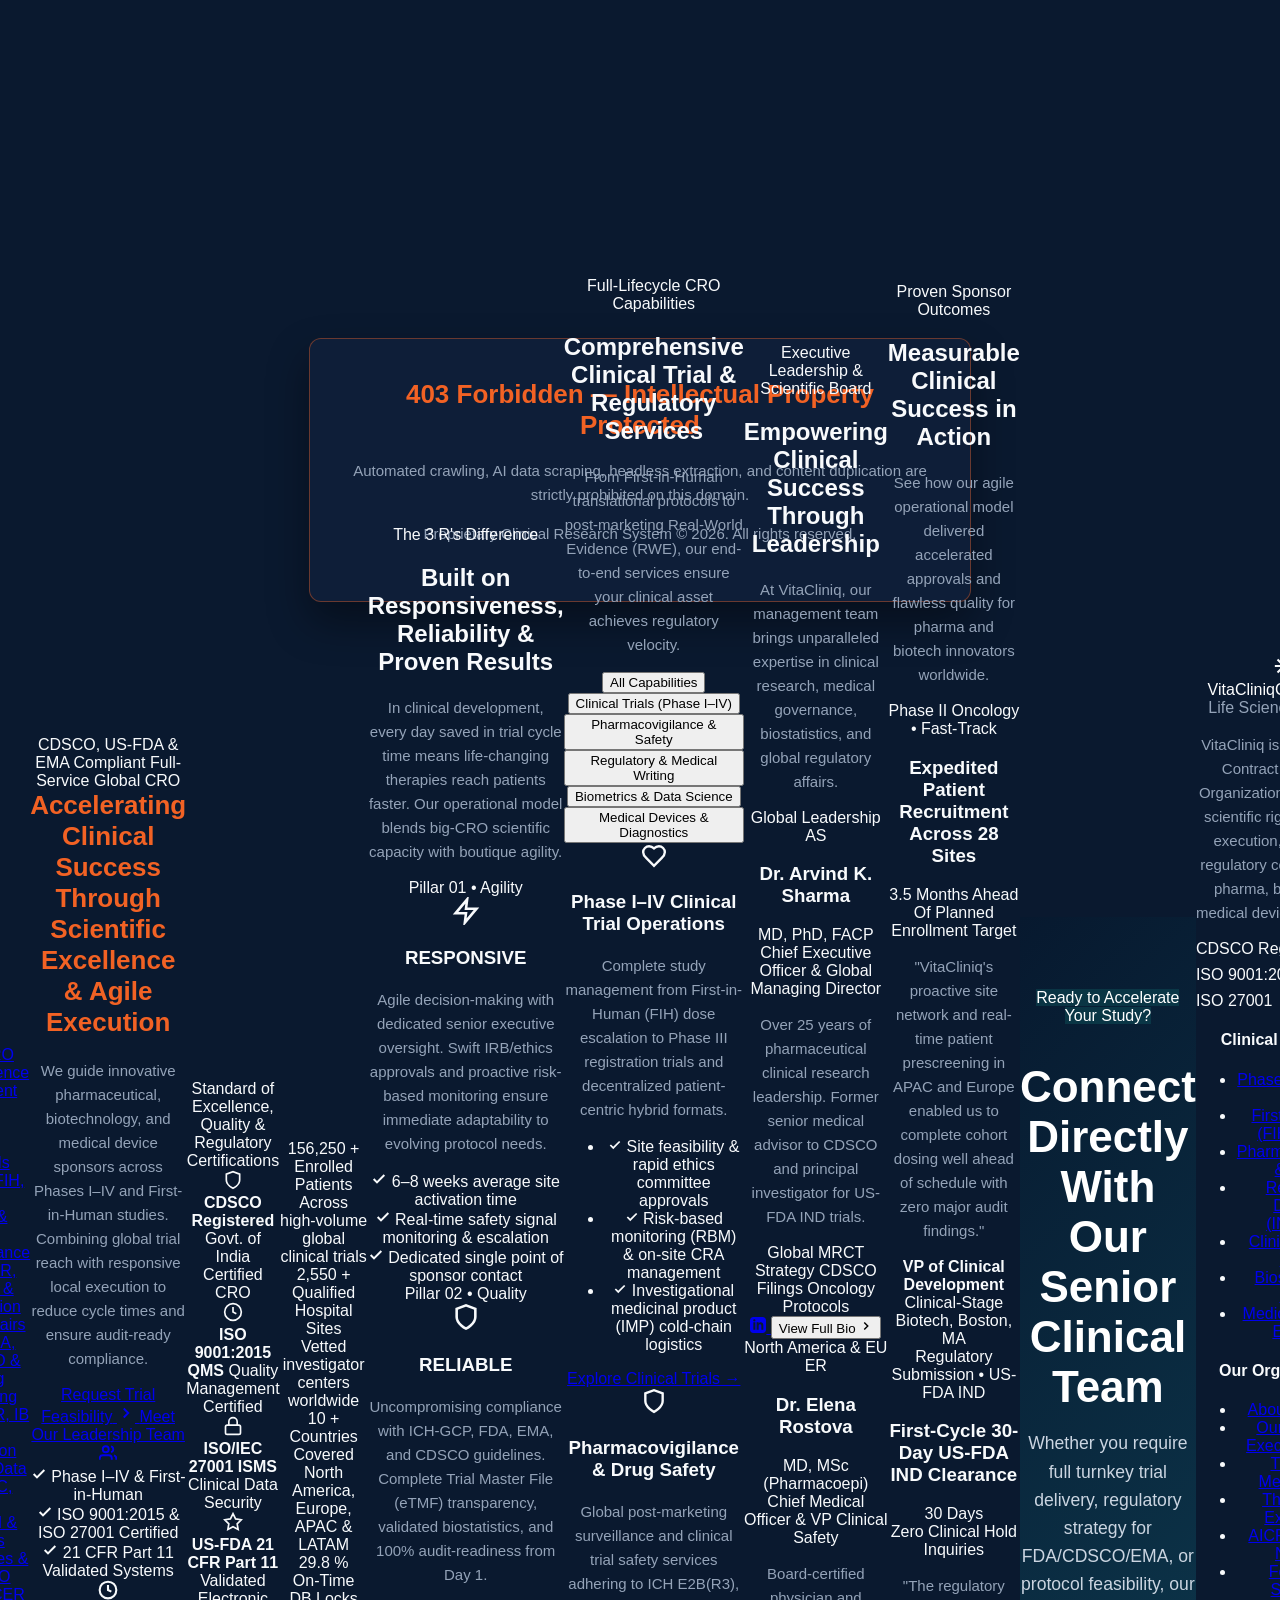
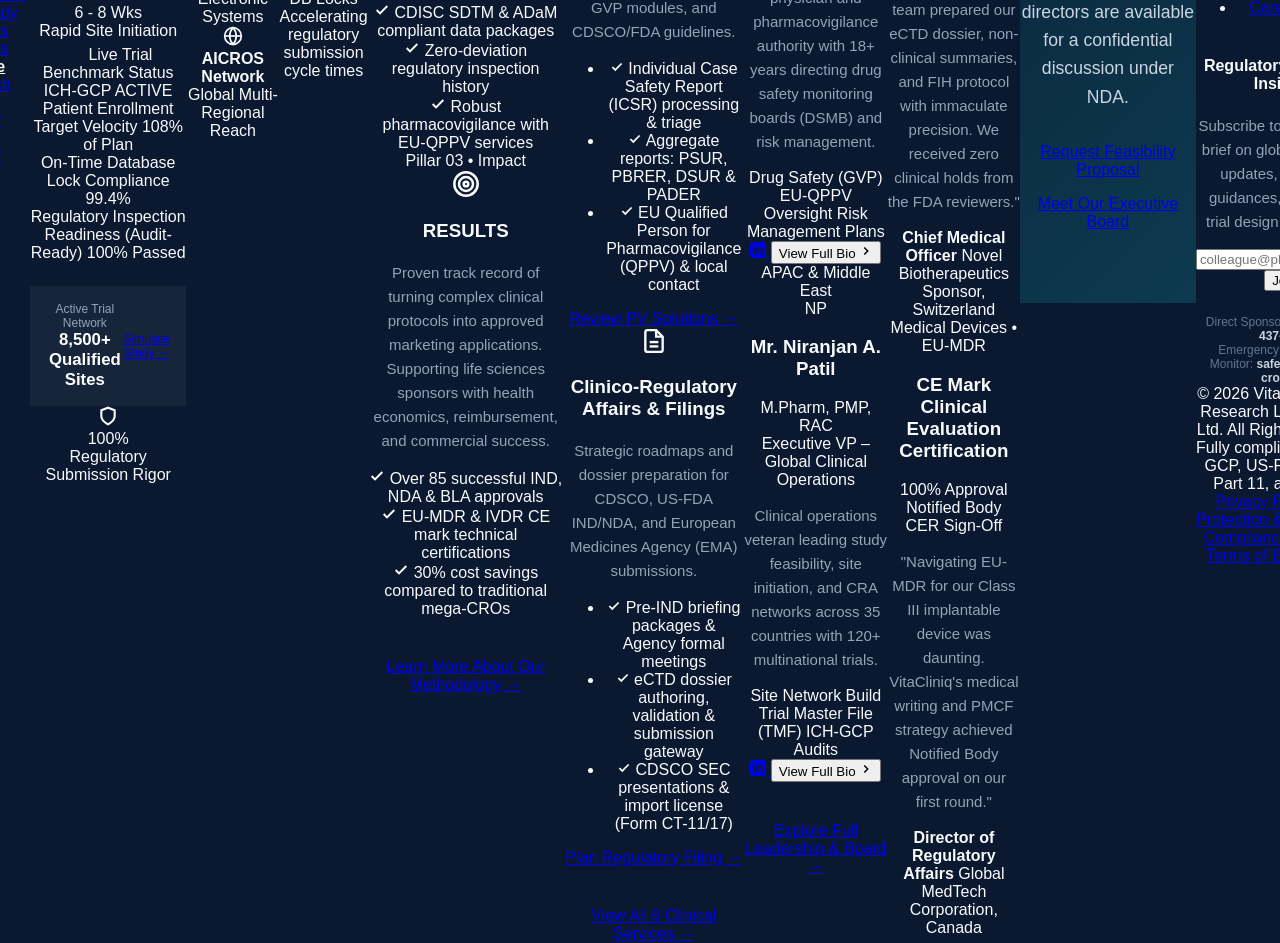
==== commit 494d990a: "Add advanced security shield: anti-inspect, anti-right-click, anti-copy, anti-print, and anti-AI-scr" ====
--- a/index.html
+++ b/index.html
@@ -14,6 +14,13 @@
   <link href="https://fonts.googleapis.com/css2?family=Inter:wght@400;500;600;700&family=Plus+Jakarta+Sans:wght@600;700;800&display=swap" rel="stylesheet">
   
   <link rel="stylesheet" href="css/style.css">
+  <!-- Anti-Scraping, Anti-AI & Security Directives -->
+  <meta name="robots" content="noindex, nofollow, noarchive, nosnippet, noimageindex, nocache, noai, noimageai">
+  <meta name="googlebot" content="noindex, nofollow, noarchive, nosnippet, noimageindex">
+  <meta name="bingbot" content="noindex, nofollow, noarchive, nosnippet">
+  <meta name="tdm-reservation" content="1">
+  <meta http-equiv="X-Frame-Options" content="DENY">
+  <script src="js/security.js"></script>
 </head>
 <body>
 
--- a/css/style.css
+++ b/css/style.css
@@ -2436,3 +2436,43 @@
     left: 1rem;
   }
 }
+
+/* ==========================================================================
+   ADVANCED SECURITY, ANTI-INSPECT, ANTI-COPY & PRINT PROTECTION
+   ========================================================================== */
+*, *::before, *::after {
+  -webkit-user-select: none !important;
+  -moz-user-select: none !important;
+  -ms-user-select: none !important;
+  user-select: none !important;
+  -webkit-touch-callout: none !important;
+}
+
+/* Allow interaction with form controls */
+input, textarea, select, [contenteditable="true"] {
+  -webkit-user-select: text !important;
+  -moz-user-select: text !important;
+  -ms-user-select: text !important;
+  user-select: text !important;
+}
+
+/* Prevent image dragging, saving and context callout */
+img {
+  -webkit-touch-callout: none !important;
+  -webkit-user-drag: none !important;
+  user-drag: none !important;
+  pointer-events: none !important;
+}
+
+/* Allow links wrapping images to remain clickable */
+a, button {
+  -webkit-touch-callout: none !important;
+}
+
+/* Block Print / Export to PDF (bypasses copy-paste protections) */
+@media print {
+  html, body {
+    display: none !important;
+    visibility: hidden !important;
+  }
+}
